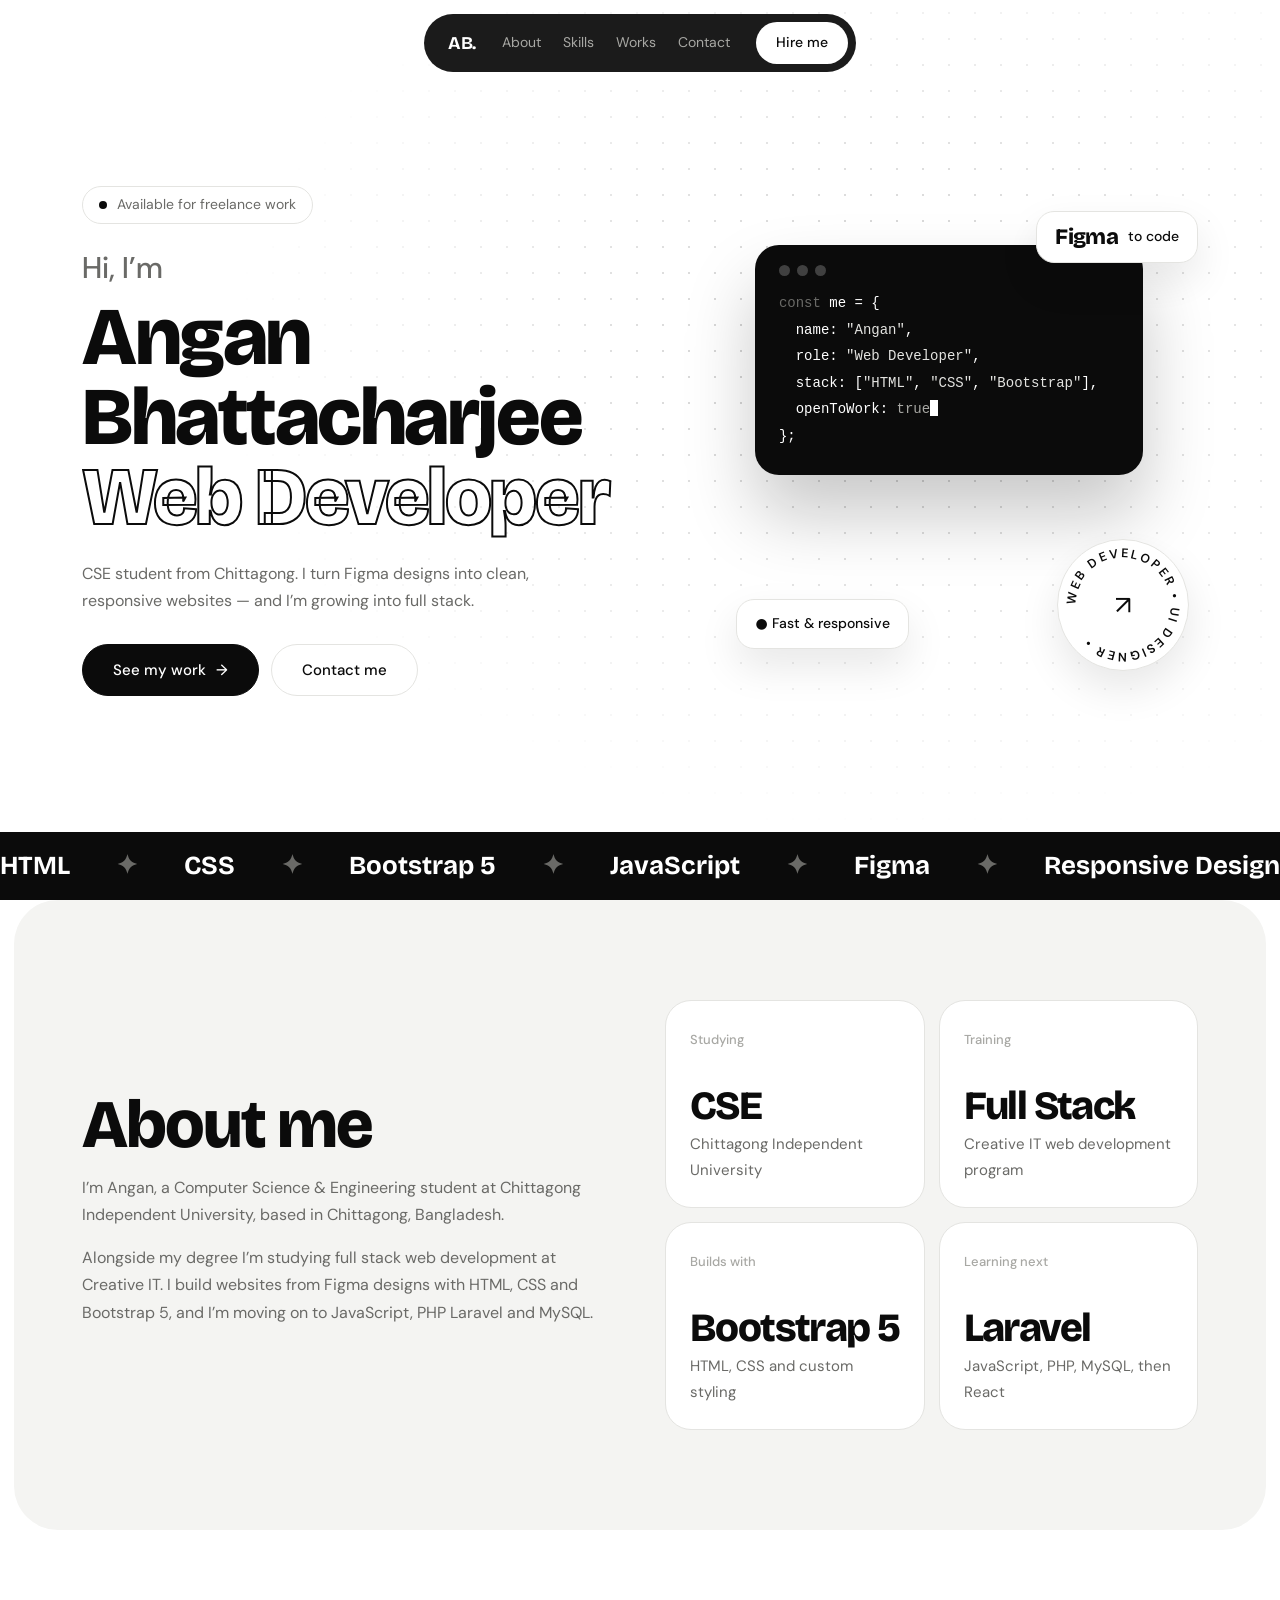
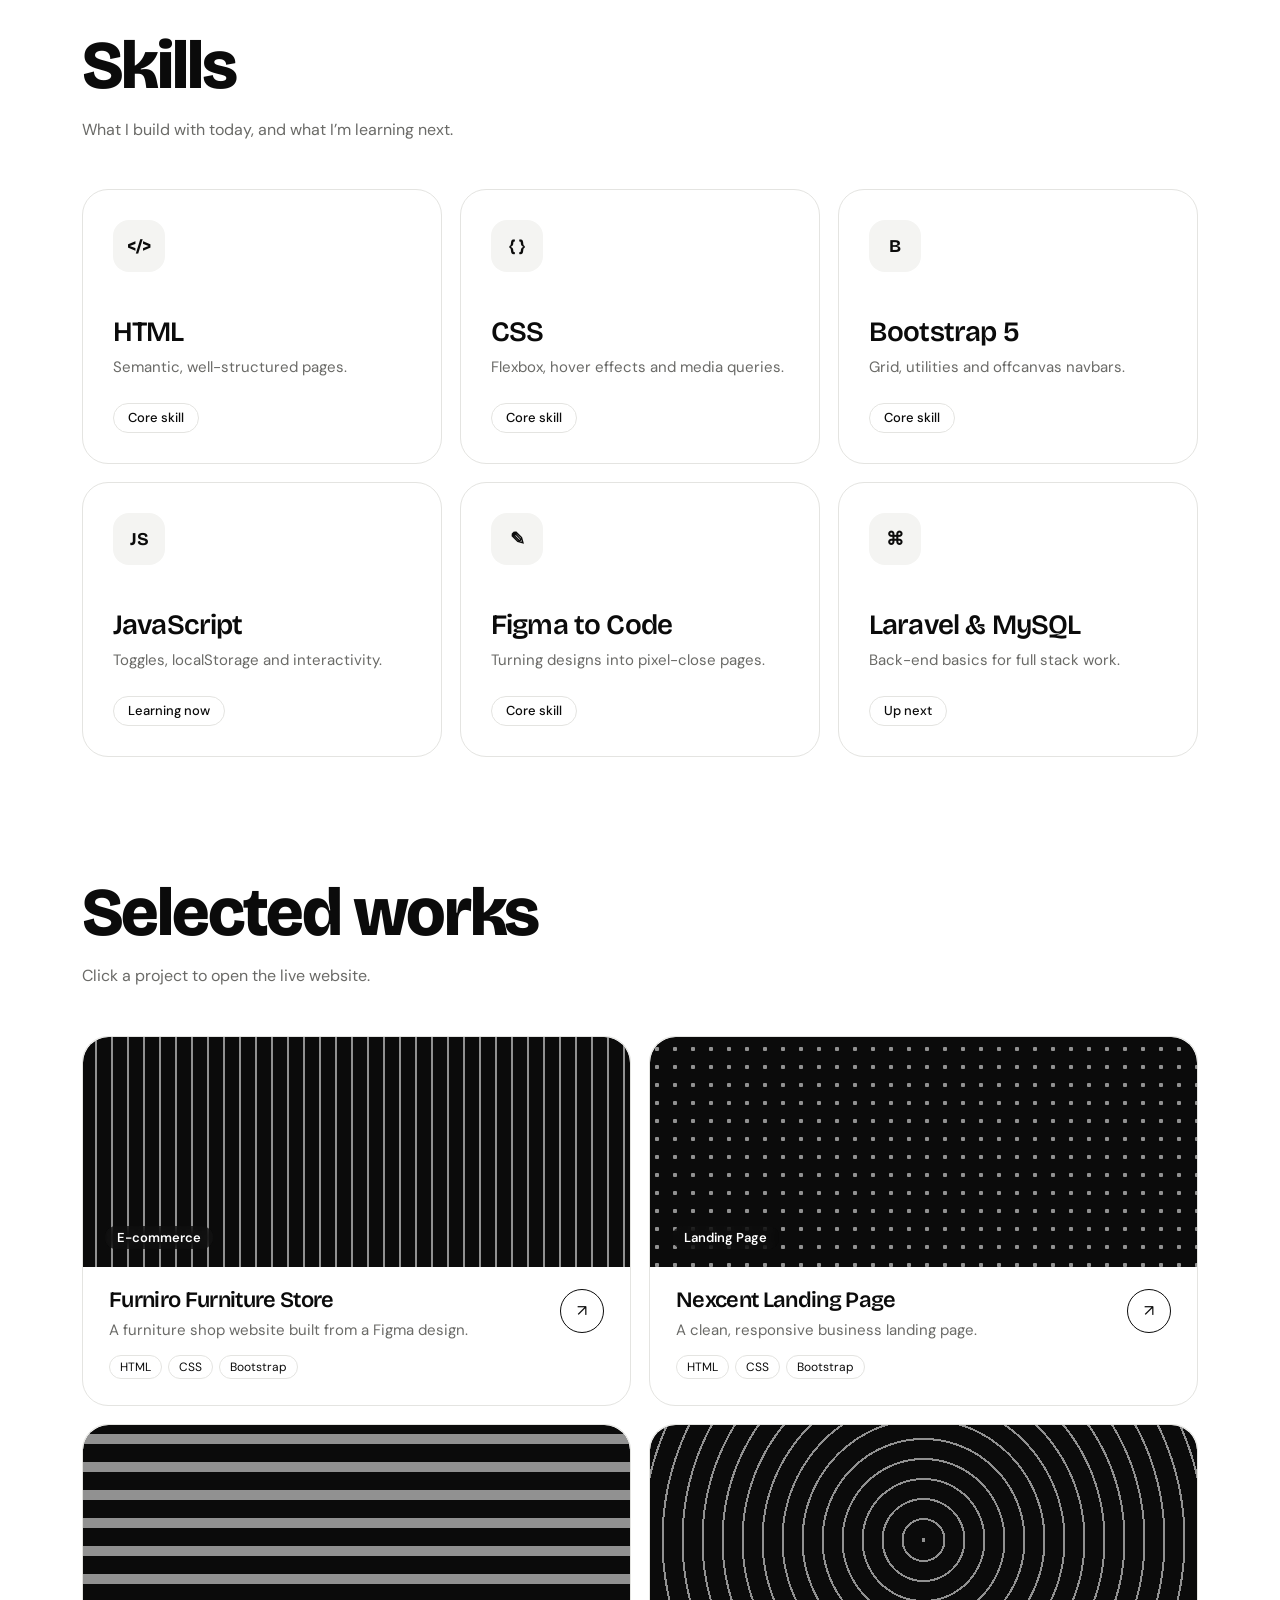
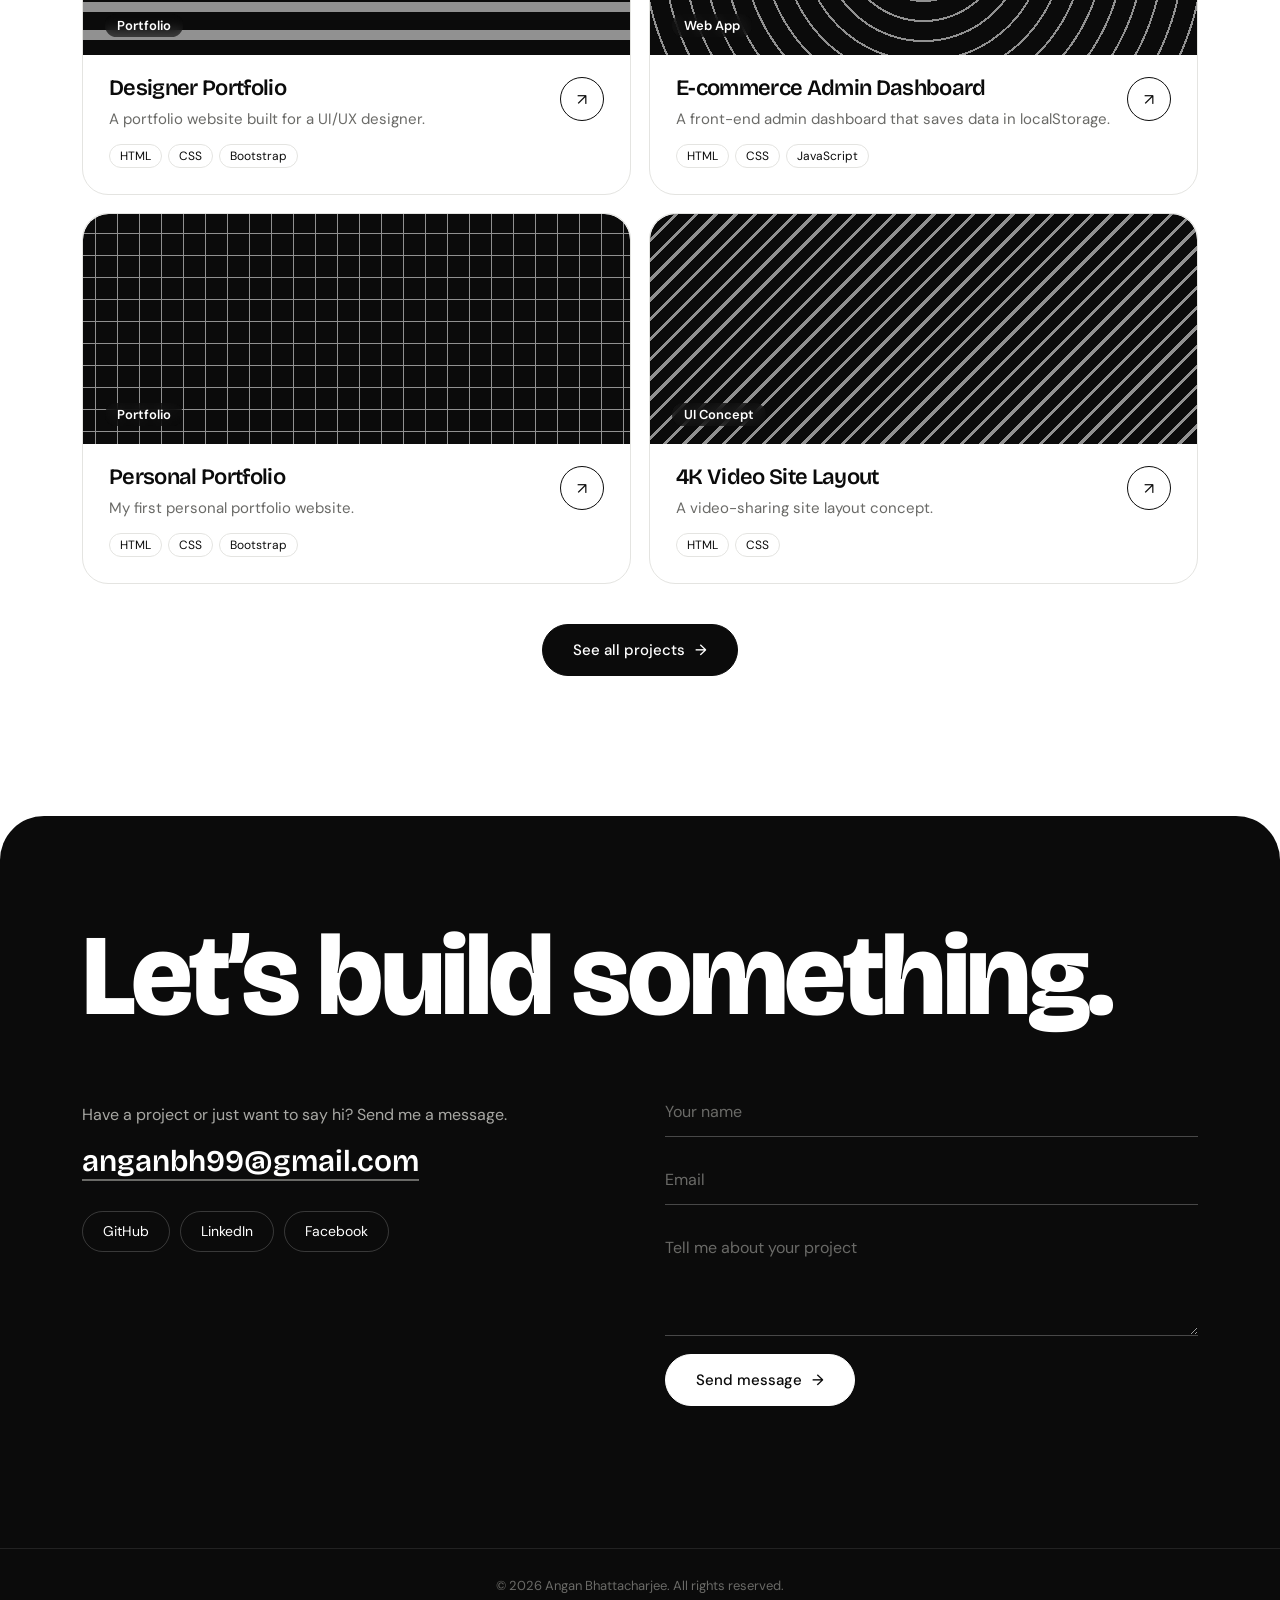
==== index.html @ 5083fe5b "Add files via upload" ====
<!DOCTYPE html>
<html lang="en">

<head>
  <meta charset="utf-8">
  <meta name="viewport" content="width=device-width, initial-scale=1">
  <title>Angan Bhattacharjee – Web Developer</title>
  <meta name="description" content="Angan Bhattacharjee – web developer and CSE student from Chittagong, Bangladesh.">

  <!-- Fonts from Google Fonts -->
  <link rel="preconnect" href="https://fonts.googleapis.com">
  <link rel="preconnect" href="https://fonts.gstatic.com" crossorigin>
  <link
    href="https://fonts.googleapis.com/css2?family=Bricolage+Grotesque:opsz,wght@12..96,400;12..96,600;12..96,800&family=DM+Sans:wght@400;500&display=swap"
    rel="stylesheet">

  <!-- Your CSS file -->
  <link rel="stylesheet" href="style.css">
</head>

<body>

  <!-- ============ HEADER / NAVIGATION ============ -->
  <header class="site-header">
    <div class="pill">
      <a class="logo" href="index.html">AB.</a>
      <nav class="nav" id="nav" aria-label="Main menu">
        <a href="index.html#about">About</a>
        <a href="index.html#skills">Skills</a>
        <a href="works.html">Works</a>
        <a href="index.html#contact">Contact</a>
      </nav>
      <a class="cta" href="index.html#contact">Hire me</a>
      <!-- Menu button: only visible on phones -->
      <button class="burger" id="burger" type="button" aria-label="Open menu"
        aria-expanded="false"><span></span><span></span></button>
    </div>
  </header>

  <main>

    <!-- ============ HERO (first screen) ============ -->
    <section class="hero" id="home">
      <div class="wrap">
        <div>
          <span class="tag load"><i></i>Available for freelance work</span>
          <h1 class="load d1">
            <small>Hi, I’m</small>
            <!-- script.js turns this name into animated letters -->
            <span class="name" id="name">Angan Bhattacharjee</span>
            <span class="out">Web Developer</span>
          </h1>
          <p class="lead load d2">CSE student from Chittagong. I turn Figma designs into clean, responsive websites —
            and I’m growing into full stack.</p>
          <div class="hero-buttons load d3">
            <a class="btn" href="#works">See my work <span>→</span></a>
            <a class="btn outline" href="#contact">Contact me</a>
          </div>
        </div>

        <!-- Right side decoration (hidden from screen readers) -->
        <div class="stage load d2" aria-hidden="true">
          <div class="code">
            <div class="dots"><i></i><i></i><i></i></div>
            <span class="d">const</span> me = {<br>
            &nbsp;&nbsp;name: <span class="s">"Angan"</span>,<br>
            &nbsp;&nbsp;role: <span class="s">"Web Developer"</span>,<br>
            &nbsp;&nbsp;stack: [<span class="s">"HTML"</span>, <span class="s">"CSS"</span>, <span
              class="s">"Bootstrap"</span>],<br>
            &nbsp;&nbsp;openToWork: <span class="a">true</span><span class="cursor"></span><br>
            };
          </div>
          <div class="chip chip-1"><b>Figma</b>to code</div>
          <div class="chip chip-2">● Fast &amp; responsive</div>
          <div class="badge">
            <svg viewBox="0 0 120 120">
              <defs>
                <path id="circle" d="M60,60 m-44,0 a44,44 0 1,1 88,0 a44,44 0 1,1 -88,0" />
              </defs>
              <text font-size="11.5" font-weight="600" letter-spacing="2.2" fill="#0b0b0b">
                <textPath href="#circle">WEB DEVELOPER • UI DESIGNER • </textPath>
              </text>
            </svg>
            <span>↗</span>
          </div>
        </div>
      </div>

      <!-- Moving strip. The list is written twice so the loop never has a gap. -->
      <div class="marquee" aria-hidden="true">
        <div><span>HTML</span><em>✦</em><span>CSS</span><em>✦</em><span>Bootstrap
            5</span><em>✦</em><span>JavaScript</span><em>✦</em><span>Figma</span><em>✦</em><span>Responsive
            Design</span><em>✦</em><span>HTML</span><em>✦</em><span>CSS</span><em>✦</em><span>Bootstrap
            5</span><em>✦</em><span>JavaScript</span><em>✦</em><span>Figma</span><em>✦</em><span>Responsive
            Design</span><em>✦</em></div>
      </div>
    </section>

    <!-- ============ ABOUT ============ -->
    <section class="about" id="about">
      <div class="wrap">
        <div>
          <h2>About me</h2>
          <p class="lead" style="max-width:none">I’m Angan, a Computer Science &amp; Engineering student at Chittagong
            Independent University, based in Chittagong, Bangladesh.</p>
          <p>Alongside my degree I’m studying full stack web development at Creative IT. I build websites from Figma
            designs with HTML, CSS and Bootstrap 5, and I’m moving on to JavaScript, PHP Laravel and MySQL.</p>
        </div>
        <div class="facts">
          <div class="card"><span class="label">Studying</span><b>CSE</b>
            <p>Chittagong Independent University</p>
          </div>
          <div class="card"><span class="label">Training</span><b>Full Stack</b>
            <p>Creative IT web development program</p>
          </div>
          <div class="card"><span class="label">Builds with</span><b>Bootstrap 5</b>
            <p>HTML, CSS and custom styling</p>
          </div>
          <div class="card"><span class="label">Learning next</span><b>Laravel</b>
            <p>JavaScript, PHP, MySQL, then React</p>
          </div>
        </div>
      </div>
    </section>

    <!-- ============ SKILLS ============ -->
    <section id="skills">
      <div class="wrap">
        <h2>Skills</h2>
        <p class="lead">What I build with today, and what I’m learning next.</p>
        <div class="grid grid-3">
          <div class="card">
            <div class="ico">&lt;/&gt;</div>
            <h3>HTML</h3>
            <p>Semantic, well-structured pages.</p>
            <span class="level">Core skill</span>
          </div>
          <div class="card">
            <div class="ico">{ }</div>
            <h3>CSS</h3>
            <p>Flexbox, hover effects and media queries.</p>
            <span class="level">Core skill</span>
          </div>
          <div class="card">
            <div class="ico">B</div>
            <h3>Bootstrap 5</h3>
            <p>Grid, utilities and offcanvas navbars.</p>
            <span class="level">Core skill</span>
          </div>
          <div class="card">
            <div class="ico">JS</div>
            <h3>JavaScript</h3>
            <p>Toggles, localStorage and interactivity.</p>
            <span class="level">Learning now</span>
          </div>
          <div class="card">
            <div class="ico">✎</div>
            <h3>Figma to Code</h3>
            <p>Turning designs into pixel-close pages.</p>
            <span class="level">Core skill</span>
          </div>
          <div class="card">
            <div class="ico">⌘</div>
            <h3>Laravel &amp; MySQL</h3>
            <p>Back-end basics for full stack work.</p>
            <span class="level">Up next</span>
          </div>
        </div>
      </div>
    </section>

    <!-- ============ SELECTED WORKS ============
         Cards are created by script.js from projects.js.
         Each card is a link to the live project. -->
    <section id="works" style="padding-top:20px">
      <div class="wrap">
        <h2>Selected works</h2>
        <p class="lead">Click a project to open the live website.</p>
        <div class="grid grid-2" id="featuredWorks"></div>
        <div class="more"><a class="btn" href="works.html">See all projects <span>→</span></a></div>
      </div>
    </section>

  </main>

  <!-- ============ CONTACT ============ -->
  <section class="contact" id="contact">
    <div class="wrap">
      <h2>Let’s build something.</h2>
      <div>
        <div>
          <p class="lead">Have a project or just want to say hi? Send me a message.</p>
          <!-- TODO: put your real email and social links -->
          <a class="mail" href="mailto:anganbh99@gmail.com">anganbh99@gmail.com</a>
          <div class="social">
            <a href="https://github.com/" target="_blank" rel="noopener noreferrer">GitHub</a>
            <a href="https://linkedin.com/" target="_blank" rel="noopener noreferrer">LinkedIn</a>
            <a href="https://facebook.com/" target="_blank" rel="noopener noreferrer">Facebook</a>
          </div>
        </div>

        <!-- Contact form. script.js sends it to your backend (see CONFIG in script.js).
             The "name" attributes (name, email, message) are the field names your backend will receive. -->
        <form id="contactForm" novalidate>
          <input type="text" name="name" placeholder="Your name" autocomplete="name" required>
          <input type="email" name="email" placeholder="Email" autocomplete="email" required>
          <textarea name="message" rows="4" placeholder="Tell me about your project" required></textarea>
          <!-- Spam trap: hidden from people, bots fill it. Do not remove. -->
          <input class="hidden-field" type="text" name="website" tabindex="-1" autocomplete="off" aria-hidden="true">
          <button class="btn" type="submit">Send message <span>→</span></button>
          <p class="form-status" id="formStatus" role="status"></p>
        </form>
      </div>
    </div>
  </section>

  <!-- ============ FOOTER ============ -->
  <footer class="site-footer">© <span id="year">2026</span> Angan Bhattacharjee. All rights reserved.</footer>

  <!-- JavaScript files: projects.js must come BEFORE script.js -->
  <script src="projects.js"></script>
  <script src="script.js"></script>
</body>

</html>
---- style.css ----
/* =====================================================
   style.css  –  styles for index.html and works.html
   Sections:
     1. Variables (change colors / fonts here)
     2. Reset & base
     3. Header & mobile menu
     4. Buttons
     5. Hero
     6. Marquee
     7. Cards (shared by skills, works, about)
     8. About
     9. Works (cards, filter bar)
    10. Contact & footer
    11. Responsive (tablet, mobile)
   ===================================================== */

/* ---------- 1. VARIABLES ---------- */
:root {
  --white: #fff;
  --paper: #f4f4f2;       /* very light grey */
  --line: #e4e4e1;        /* borders */
  --grey: #a8a8a4;
  --grey-dark: #6a6a67;   /* body text */
  --black: #0b0b0b;
  --font-head: "Bricolage Grotesque", sans-serif;
  --font-body: "DM Sans", system-ui, sans-serif;
}

/* ---------- 2. RESET & BASE ---------- */
*, *::before, *::after { box-sizing: border-box; }
html { scroll-behavior: smooth; scroll-padding-top: 90px; }
body { margin: 0; background: var(--white); color: var(--black); font: 400 16px/1.7 var(--font-body); }
a { color: inherit; text-decoration: none; }
img { max-width: 100%; display: block; }
h1, h2, h3, h4 { font-family: var(--font-head); margin: 0; line-height: 1.05; letter-spacing: -.03em; }
h2 { font-size: clamp(36px, 6vw, 68px); font-weight: 800; }
.wrap { max-width: 1160px; margin: 0 auto; padding: 0 22px; }   /* keeps content centered */
section { padding: 100px 0; }
.lead { color: var(--grey-dark); max-width: 520px; margin: 14px 0 0; }
a:focus-visible, button:focus-visible { outline: 2px solid var(--grey); outline-offset: 3px; }

/* ---------- 3. HEADER & MOBILE MENU ---------- */
.site-header { position: fixed; top: 14px; left: 0; right: 0; z-index: 30; display: flex; justify-content: center; padding: 0 14px; }
.pill { position: relative; display: flex; align-items: center; gap: 26px; background: #0b0b0bee; color: var(--white); border-radius: 60px; padding: 8px 8px 8px 24px; backdrop-filter: blur(10px); }
.logo { font: 700 18px var(--font-head); letter-spacing: -.02em; }
.nav { display: flex; gap: 22px; font-size: 14px; color: var(--grey); }
.nav a { position: relative; transition: color .25s; }
.nav a::after { content: ""; position: absolute; left: 0; bottom: -2px; height: 1px; width: 100%; background: var(--white); transform: scaleX(0); transform-origin: left; transition: transform .3s; }
.nav a:hover { color: var(--white); }
.nav a:hover::after { transform: scaleX(1); }
.cta { background: var(--white); color: var(--black); border-radius: 40px; padding: 9px 20px; font-weight: 500; font-size: 14px; transition: .3s; white-space: nowrap; }
.cta:hover { background: var(--line); transform: scale(.96); }
.burger { display: none; width: 40px; height: 40px; border: 0; border-radius: 50%; background: #ffffff1f; cursor: pointer; position: relative; }
.burger span { position: absolute; left: 12px; right: 12px; height: 2px; background: var(--white); transition: .3s; }
.burger span:first-child { top: 16px; }
.burger span:last-child { top: 22px; }
.burger[aria-expanded="true"] span:first-child { top: 19px; transform: rotate(45deg); }
.burger[aria-expanded="true"] span:last-child { top: 19px; transform: rotate(-45deg); }

/* ---------- 4. BUTTONS ---------- */
.btn { display: inline-flex; align-items: center; justify-content: center; gap: 10px; background: var(--black); color: var(--white); border: 1px solid var(--black); border-radius: 50px; padding: 15px 30px; font: 500 15px var(--font-body); cursor: pointer; transition: .35s; }
.btn:hover { background: var(--white); color: var(--black); gap: 18px; }
.btn.outline { background: var(--white); color: var(--black); border-color: var(--line); }
.btn.outline:hover { background: var(--black); color: var(--white); }
.btn:disabled { opacity: .5; cursor: wait; }

/* ---------- 5. HERO ---------- */
.hero { min-height: 100vh; min-height: 100svh; display: flex; flex-direction: column; padding: 110px 0 0; position: relative; overflow: hidden; }
.hero::before { content: ""; position: absolute; inset: 0; pointer-events: none; /* dotted background */
  background: radial-gradient(#0b0b0b2e 1px, transparent 1.5px) 0 0 / 26px 26px;
  -webkit-mask-image: radial-gradient(ellipse 70% 70% at 70% 40%, #000 15%, transparent 75%);
          mask-image: radial-gradient(ellipse 70% 70% at 70% 40%, #000 15%, transparent 75%); }
.hero .wrap { position: relative; flex: 1; width: 100%; display: grid; grid-template-columns: 1.15fr .85fr; gap: 30px; align-items: center; }
.tag { display: inline-flex; gap: 10px; align-items: center; border: 1px solid var(--line); background: var(--white); border-radius: 40px; padding: 6px 16px; font-size: 14px; color: var(--grey-dark); }
.tag i { width: 8px; height: 8px; border-radius: 50%; background: var(--black); animation: pulse 1.8s infinite; }
.hero h1 { font-weight: 800; margin: 24px 0 22px; font-size: clamp(38px, 6.4vw, 92px); line-height: .98; }
.hero h1 small { display: block; font: 500 clamp(18px, 2.4vw, 30px) var(--font-body); letter-spacing: 0; color: var(--grey-dark); margin-bottom: 10px; }
.hero h1 .name { display: block; }
.word { display: inline-block; white-space: nowrap; }              /* keeps a word in one piece */
.word span { display: inline-block; transition: transform .35s cubic-bezier(.3,1.6,.5,1), color .3s; }
.word span:hover { transform: translateY(-14px) rotate(-4deg); color: var(--grey); }
.hero h1 .out { display: block; color: transparent; -webkit-text-stroke: 2px var(--black); transition: color .5s; }
.hero h1 .out:hover { color: var(--black); }
.hero .lead { margin: 0 0 30px; max-width: 470px; }
.hero-buttons { display: flex; gap: 12px; flex-wrap: wrap; }

/* page-load animation: items slide in one after another */
.load { opacity: 0; transform: translateY(24px); animation: slide-in .8s cubic-bezier(.2,.8,.2,1) forwards; }
.d1 { animation-delay: .12s; } .d2 { animation-delay: .24s; } .d3 { animation-delay: .36s; }

/* right side: code card + floating chips + spinning badge */
.stage { position: relative; height: 460px; }
.code { position: absolute; left: 4%; top: 34px; width: 84%; background: var(--black); color: var(--white); border-radius: 24px; padding: 20px 24px 26px; box-shadow: 0 40px 70px #0b0b0b38; font: 500 14px/1.9 ui-monospace, Menlo, Consolas, monospace; animation: float 6s ease-in-out infinite; transition: transform .5s; }
.code:hover { transform: rotate(-2deg) scale(1.03); animation-play-state: paused; }
.dots { display: flex; gap: 7px; margin-bottom: 14px; }
.dots i { width: 11px; height: 11px; border-radius: 50%; background: #ffffff38; }
.code .s { color: var(--line); } .code .a { color: var(--grey); } .code .d { color: var(--grey-dark); }
.cursor { display: inline-block; width: 8px; height: 16px; background: var(--white); vertical-align: -3px; animation: blink 1s steps(2) infinite; }
.chip { position: absolute; background: var(--white); border: 1px solid var(--line); border-radius: 18px; padding: 12px 18px; box-shadow: 0 18px 40px #0b0b0b18; font-weight: 500; font-size: 14px; display: flex; gap: 10px; align-items: center; transition: .35s; }
.chip:hover { background: var(--black); color: var(--white); transform: scale(1.07); }
.chip b { font: 800 22px var(--font-head); letter-spacing: -.03em; }
.chip-1 { right: 0; top: 0; animation: float 5s ease-in-out -1s infinite; }
.chip-2 { left: 0; bottom: 22px; animation: float 7s ease-in-out -3s infinite; }
.badge { position: absolute; right: 2%; bottom: 0; width: 132px; height: 132px; border-radius: 50%; background: var(--white); border: 1px solid var(--line); display: grid; place-items: center; box-shadow: 0 18px 40px #0b0b0b18; }
.badge svg { position: absolute; inset: 0; animation: spin 16s linear infinite; }
.badge:hover svg { animation-duration: 3s; }
.badge span { font-size: 26px; transition: transform .4s; }
.badge:hover span { transform: rotate(45deg); }

/* animations */
@keyframes pulse { 50% { transform: scale(1.9); opacity: .2; } }
@keyframes slide-in { to { opacity: 1; transform: none; } }
@keyframes float { 50% { transform: translateY(-14px); } }
@keyframes blink { 50% { opacity: 0; } }
@keyframes spin { to { transform: rotate(360deg); } }
@keyframes scroll-left { to { transform: translateX(-50%); } }

/* ---------- 6. MARQUEE (moving skills strip) ---------- */
.marquee { background: var(--black); color: var(--white); overflow: hidden; white-space: nowrap; margin-top: 60px; padding: 18px 0; }
.marquee div { display: inline-flex; gap: 46px; animation: scroll-left 28s linear infinite; font: 700 26px var(--font-head); }
.marquee:hover div { animation-play-state: paused; }
.marquee em { font-style: normal; color: var(--grey-dark); }

/* ---------- 7. CARDS (shared) ---------- */
.grid { display: grid; gap: 18px; margin-top: 46px; }
.grid-3 { grid-template-columns: repeat(3, 1fr); }
.grid-2 { grid-template-columns: repeat(2, 1fr); }
.card { position: relative; overflow: hidden; isolation: isolate; border: 1px solid var(--line); border-radius: 26px; padding: 30px; background: var(--white); transition: background .45s, color .45s, transform .45s cubic-bezier(.2,.8,.2,1), border-color .45s; }
.card::before { content: ""; position: absolute; inset: 0; z-index: -1; opacity: 0; transition: opacity .4s; /* mouse spotlight */
  background: radial-gradient(260px circle at var(--x, 50%) var(--y, 50%), #ffffff26, transparent 70%); }
.card:hover { background: var(--black); color: var(--white); border-color: var(--black); transform: translateY(-8px); }
.card:hover::before { opacity: 1; }
.card h3 { font-size: 28px; font-weight: 600; margin: 46px 0 8px; }
.card p { margin: 0; color: var(--grey-dark); font-size: 15px; transition: color .4s; }
.card:hover p { color: var(--grey); }
.ico { width: 52px; height: 52px; border-radius: 16px; background: var(--paper); display: grid; place-items: center; font: 700 18px var(--font-head); transition: .45s; }
.card:hover .ico { background: var(--white); color: var(--black); transform: rotate(-12deg) scale(1.1); }
.level { display: inline-block; margin-top: 22px; border: 1px solid var(--line); border-radius: 30px; padding: 3px 14px; font-size: 13px; font-weight: 500; transition: .4s; }
.card:hover .level { border-color: #ffffff40; }
.empty { grid-column: 1 / -1; text-align: center; color: var(--grey-dark); padding: 50px 0; }

/* ---------- 8. ABOUT ---------- */
.about { background: var(--paper); border-radius: 44px; margin: 0 14px; }
.about .wrap { display: grid; grid-template-columns: 1fr 1fr; gap: 50px; align-items: center; }
.about p { color: var(--grey-dark); }
.facts { display: grid; grid-template-columns: 1fr 1fr; gap: 14px; }
.facts .card { padding: 24px; }
.facts .label { font-size: 13px; font-weight: 500; color: var(--grey); }
.facts b { display: block; font: 800 clamp(26px, 3.6vw, 40px) var(--font-head); letter-spacing: -.04em; margin: 34px 0 6px; line-height: 1; }

/* ---------- 9. WORKS ---------- */
.work { padding: 0; display: block; }
.th { height: 230px; position: relative; overflow: hidden; border-radius: 26px 26px 0 0; background: var(--black); }
.th::after { content: ""; position: absolute; inset: -30%; background: var(--pat); opacity: .55; transition: transform .8s cubic-bezier(.2,.8,.2,1); }
.work:hover .th::after { transform: scale(1.25) rotate(8deg); }
.th.has-img::after { display: none; }                                  /* no pattern when a real image exists */
.th img { position: absolute; inset: 0; width: 100%; height: 100%; object-fit: cover; transition: transform .6s; }
.work:hover .th img { transform: scale(1.06); }
.th b { position: absolute; left: 22px; bottom: 18px; z-index: 1; color: var(--white); font: 600 13px var(--font-body); background: #0b0b0b99; border-radius: 30px; padding: 3px 12px; backdrop-filter: blur(6px); }
.work .bd { padding: 22px 26px 26px; display: flex; justify-content: space-between; align-items: flex-start; gap: 14px; }
.work h3 { font-size: 22px; margin: 0 0 6px; }
.tags { display: flex; gap: 6px; flex-wrap: wrap; margin-top: 12px; }
.tags span { font-size: 12px; border: 1px solid var(--line); border-radius: 20px; padding: 1px 10px; transition: border-color .4s; }
.work:hover .tags span { border-color: #ffffff40; }
.arr { width: 44px; height: 44px; flex: none; border-radius: 50%; border: 1px solid currentColor; display: grid; place-items: center; transition: .4s; }
.work:hover .arr { background: var(--white); color: var(--black); transform: rotate(45deg); }
.p1 { --pat: repeating-linear-gradient(90deg, #fff 0 2px, transparent 2px 16px); }
.p2 { --pat: radial-gradient(#fff 2px, transparent 2.5px) 0 0 / 18px 18px; }
.p3 { --pat: repeating-linear-gradient(0deg, #fff 0 10px, transparent 10px 28px); }
.p4 { --pat: repeating-radial-gradient(circle, #fff 0 2px, transparent 2px 20px); }
.p5 { --pat: linear-gradient(#fff 1px, transparent 1px) 0 0 / 22px 22px, linear-gradient(90deg, #fff 1px, transparent 1px) 0 0 / 22px 22px; }
.p6 { --pat: repeating-linear-gradient(135deg, #fff 0 3px, transparent 3px 14px); }
.more { margin-top: 40px; text-align: center; }

/* works.html header, search and filter buttons */
.page-head { padding: 150px 0 0; }
.toolbar { display: flex; justify-content: space-between; align-items: center; gap: 16px; flex-wrap: wrap; margin-top: 36px; }
.filters { display: flex; gap: 8px; flex-wrap: wrap; }
.filters button { border: 1px solid var(--line); background: var(--white); border-radius: 40px; padding: 8px 20px; font: 500 14px var(--font-body); color: var(--grey-dark); cursor: pointer; transition: .3s; }
.filters button:hover { border-color: var(--black); color: var(--black); }
.filters button.active { background: var(--black); border-color: var(--black); color: var(--white); }
.search { width: 100%; max-width: 280px; border: 1px solid var(--line); border-radius: 40px; padding: 11px 20px; font: 400 15px var(--font-body); color: var(--black); transition: border-color .3s; }
.search:focus { outline: 0; border-color: var(--black); }
.count { color: var(--grey-dark); font-size: 14px; margin: 22px 0 -26px; }
.works-page { padding-top: 40px; }

/* ---------- 10. CONTACT & FOOTER ---------- */
.contact { background: var(--black); color: var(--white); border-radius: 44px 44px 0 0; margin-top: 40px; }
.contact h2 { font-size: clamp(42px, 9vw, 120px); }
.contact .wrap > div { display: grid; grid-template-columns: 1fr 1fr; gap: 50px; margin-top: 50px; }
.contact .lead { color: var(--grey); }
.mail { display: inline-block; font: 600 clamp(18px, 3vw, 30px) var(--font-head); border-bottom: 2px solid var(--grey-dark); margin-top: 14px; transition: .3s; word-break: break-all; }
.mail:hover { border-color: var(--white); letter-spacing: .02em; }
.social { display: flex; gap: 10px; margin-top: 30px; flex-wrap: wrap; }
.social a { border: 1px solid #ffffff30; border-radius: 40px; padding: 8px 20px; font-size: 14px; transition: .3s; }
.social a:hover { background: var(--white); color: var(--black); transform: translateY(-4px); }
form { display: grid; gap: 18px; }
input, textarea { width: 100%; background: none; border: 0; border-bottom: 1px solid #ffffff40; color: var(--white); font: 400 16px var(--font-body); padding: 14px 0; border-radius: 0; transition: border-color .3s; }
input::placeholder, textarea::placeholder { color: var(--grey-dark); }
input:focus, textarea:focus { outline: 0; border-color: var(--white); }
.hidden-field { position: absolute; left: -9999px; }               /* spam trap, keep hidden */
.contact .btn { background: var(--white); color: var(--black); border-color: var(--white); justify-self: start; }
.contact .btn:hover { background: var(--black); color: var(--white); }
.form-status { margin: 0; min-height: 24px; color: var(--grey); font-size: 14px; }
.site-footer { background: var(--black); color: var(--grey-dark); text-align: center; padding: 26px; font-size: 13px; border-top: 1px solid #ffffff18; }

/* ---------- 11. RESPONSIVE ---------- */
/* Tablet and small laptop */
@media (max-width: 1000px) {
  .grid-3 { grid-template-columns: repeat(2, 1fr); }
}
/* Tablet */
@media (max-width: 900px) {
  .hero .wrap { grid-template-columns: 1fr; padding-top: 20px; }
  .stage { height: 390px; max-width: 480px; width: 100%; margin: 10px auto 0; }
  .about .wrap, .contact .wrap > div { grid-template-columns: 1fr; gap: 34px; }
}
/* Phone: menu becomes a button + dropdown */
@media (max-width: 760px) {
  .pill { width: 100%; max-width: 560px; justify-content: space-between; gap: 10px; }
  .burger { display: block; order: 3; }
  .cta { margin-left: auto; }
  .nav { display: none; position: absolute; top: calc(100% + 10px); left: 0; right: 0; flex-direction: column; gap: 4px; background: var(--black); border-radius: 24px; padding: 14px 24px; font-size: 16px; }
  .nav.open { display: flex; }
  .nav a { padding: 10px 0; }
}
@media (max-width: 600px) {
  section { padding: 70px 0; }
  .grid-3, .grid-2 { grid-template-columns: 1fr; }
  .about, .contact { border-radius: 30px; }
  .contact { border-radius: 30px 30px 0 0; }
  .th { height: 200px; }
  .toolbar { flex-direction: column; align-items: stretch; }
  .search { max-width: none; }
  .btn { padding: 14px 24px; }
}
@media (max-width: 480px) {
  .wrap { padding: 0 18px; }
  .stage { height: 340px; }
  .code { font-size: 12px; padding: 16px 18px 20px; width: 90%; left: 0; }
  .badge { width: 104px; height: 104px; }
  .chip { padding: 9px 14px; font-size: 13px; }
  .facts { grid-template-columns: 1fr; }
  .marquee div { font-size: 20px; gap: 30px; }
}
/* People who prefer less motion get no animation */
@media (prefers-reduced-motion: reduce) {
  *, *::before, *::after { animation: none !important; transition: none !important; }
  .load { opacity: 1; transform: none; }
}
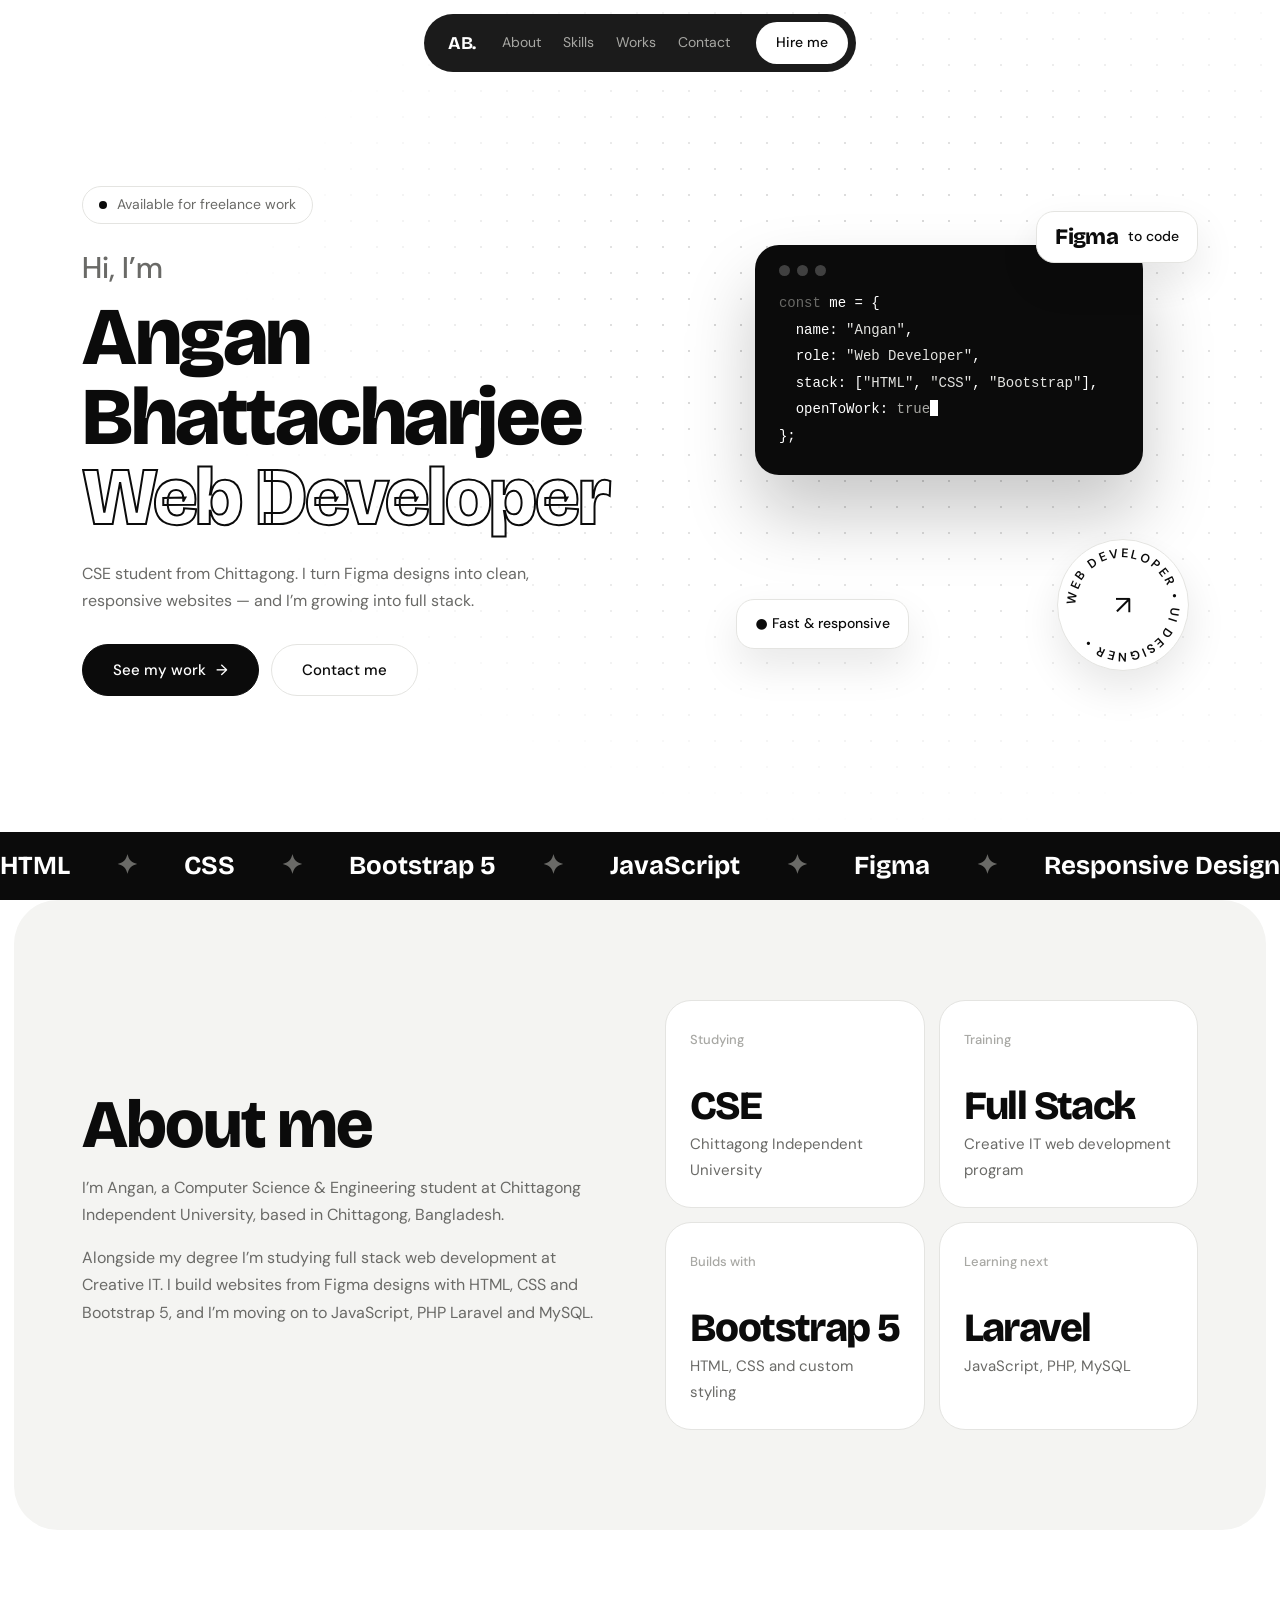
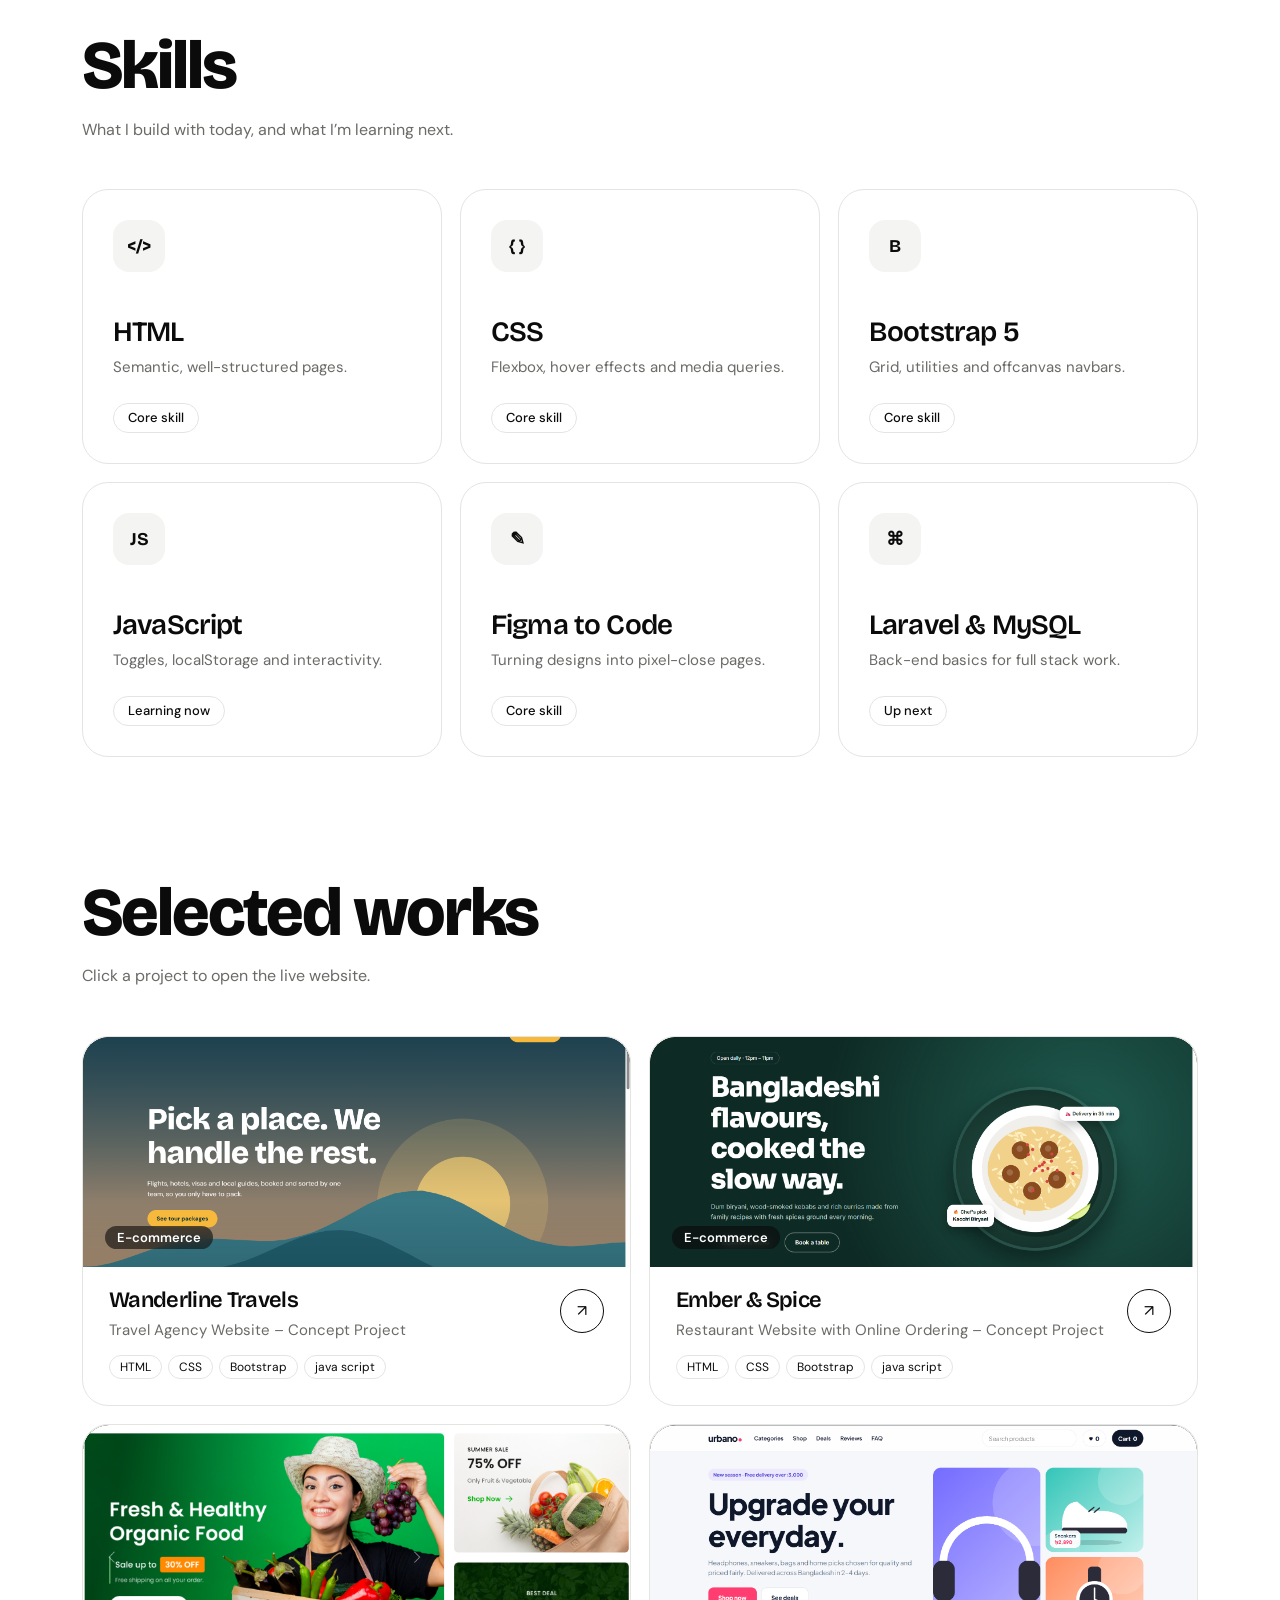
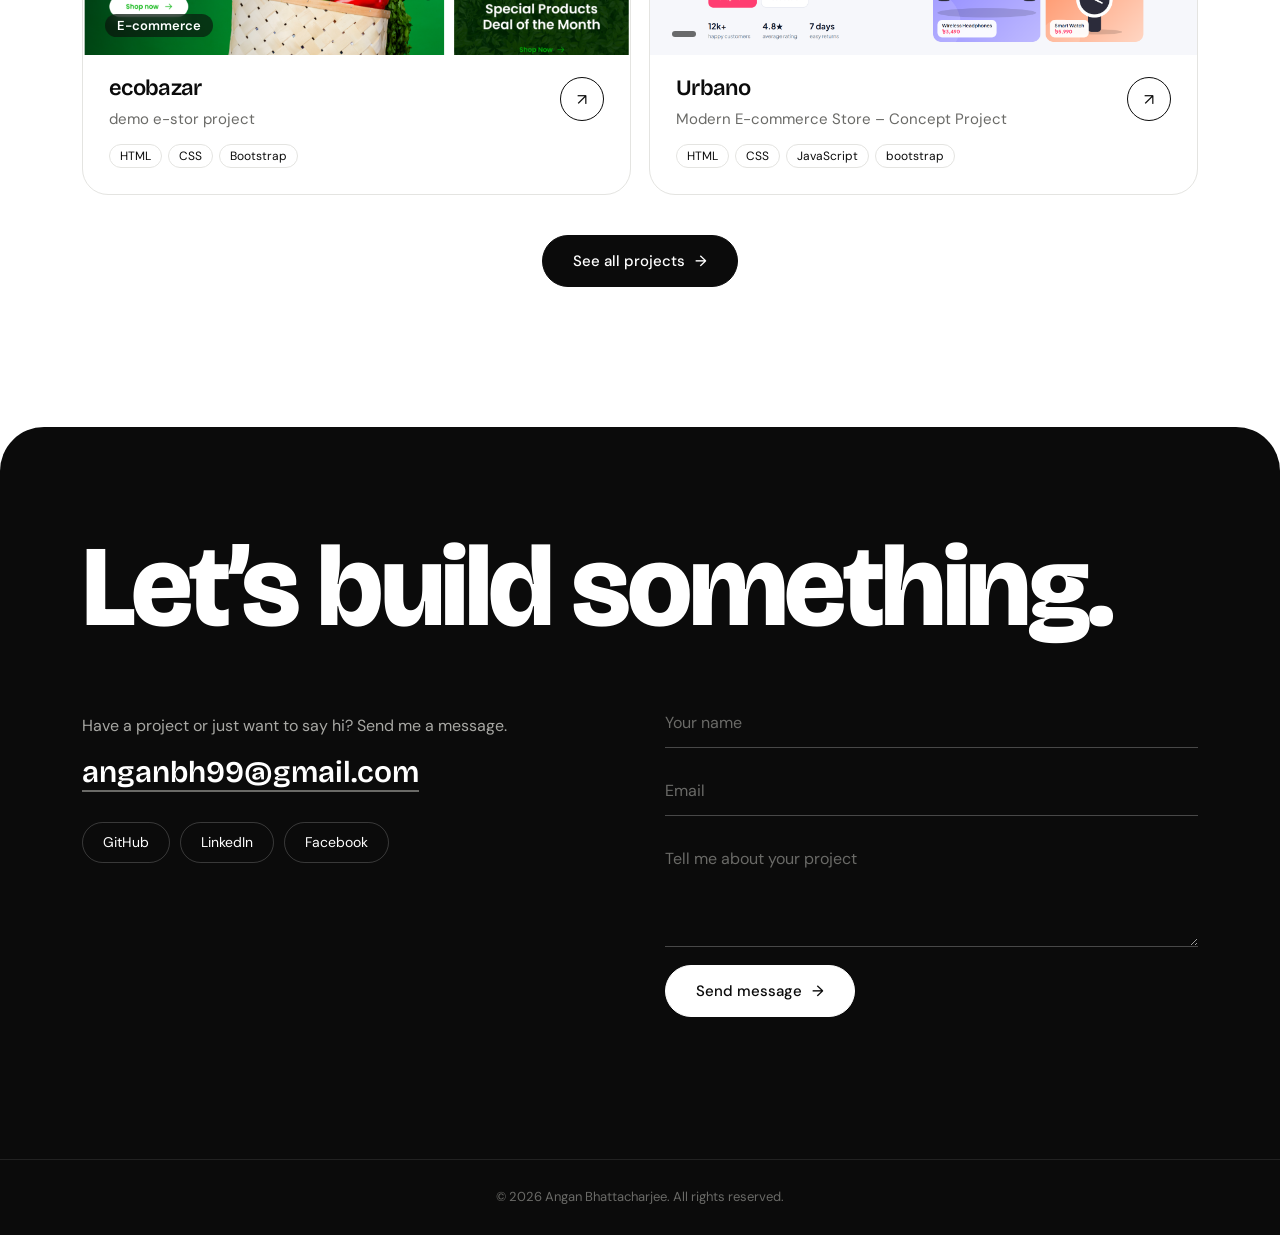
==== commit 6bf0272d: "update styles and pages" ====
--- a/index.html
+++ b/index.html
@@ -19,7 +19,7 @@
 </head>
 
 <body>
-
+  
   <!-- ============ HEADER / NAVIGATION ============ -->
   <header class="site-header">
     <div class="pill">
@@ -117,7 +117,7 @@
             <p>HTML, CSS and custom styling</p>
           </div>
           <div class="card"><span class="label">Learning next</span><b>Laravel</b>
-            <p>JavaScript, PHP, MySQL, then React</p>
+            <p>JavaScript, PHP, MySQL</p>
           </div>
         </div>
       </div>
--- a/style.css
+++ b/style.css
@@ -17,234 +17,1189 @@
 /* ---------- 1. VARIABLES ---------- */
 :root {
   --white: #fff;
-  --paper: #f4f4f2;       /* very light grey */
-  --line: #e4e4e1;        /* borders */
+  --paper: #f4f4f2;
+  /* very light grey */
+  --line: #e4e4e1;
+  /* borders */
   --grey: #a8a8a4;
-  --grey-dark: #6a6a67;   /* body text */
+  --grey-dark: #6a6a67;
+  /* body text */
   --black: #0b0b0b;
   --font-head: "Bricolage Grotesque", sans-serif;
   --font-body: "DM Sans", system-ui, sans-serif;
 }
 
 /* ---------- 2. RESET & BASE ---------- */
-*, *::before, *::after { box-sizing: border-box; }
-html { scroll-behavior: smooth; scroll-padding-top: 90px; }
-body { margin: 0; background: var(--white); color: var(--black); font: 400 16px/1.7 var(--font-body); }
-a { color: inherit; text-decoration: none; }
-img { max-width: 100%; display: block; }
-h1, h2, h3, h4 { font-family: var(--font-head); margin: 0; line-height: 1.05; letter-spacing: -.03em; }
-h2 { font-size: clamp(36px, 6vw, 68px); font-weight: 800; }
-.wrap { max-width: 1160px; margin: 0 auto; padding: 0 22px; }   /* keeps content centered */
-section { padding: 100px 0; }
-.lead { color: var(--grey-dark); max-width: 520px; margin: 14px 0 0; }
-a:focus-visible, button:focus-visible { outline: 2px solid var(--grey); outline-offset: 3px; }
+*,
+*::before,
+*::after {
+  box-sizing: border-box;
+}
+
+html {
+  scroll-behavior: smooth;
+  scroll-padding-top: 90px;
+}
+
+body {
+  margin: 0;
+  background: var(--white);
+  color: var(--black);
+  font: 400 16px/1.7 var(--font-body);
+}
+
+a {
+  color: inherit;
+  text-decoration: none;
+}
+
+img {
+  max-width: 100%;
+  display: block;
+}
+
+h1,
+h2,
+h3,
+h4 {
+  font-family: var(--font-head);
+  margin: 0;
+  line-height: 1.05;
+  letter-spacing: -.03em;
+}
+
+h2 {
+  font-size: clamp(36px, 6vw, 68px);
+  font-weight: 800;
+}
+
+.wrap {
+  max-width: 1160px;
+  margin: 0 auto;
+  padding: 0 22px;
+}
+
+/* keeps content centered */
+section {
+  padding: 100px 0;
+}
+
+.lead {
+  color: var(--grey-dark);
+  max-width: 520px;
+  margin: 14px 0 0;
+}
+
+a:focus-visible,
+button:focus-visible {
+  outline: 2px solid var(--grey);
+  outline-offset: 3px;
+}
 
 /* ---------- 3. HEADER & MOBILE MENU ---------- */
-.site-header { position: fixed; top: 14px; left: 0; right: 0; z-index: 30; display: flex; justify-content: center; padding: 0 14px; }
-.pill { position: relative; display: flex; align-items: center; gap: 26px; background: #0b0b0bee; color: var(--white); border-radius: 60px; padding: 8px 8px 8px 24px; backdrop-filter: blur(10px); }
-.logo { font: 700 18px var(--font-head); letter-spacing: -.02em; }
-.nav { display: flex; gap: 22px; font-size: 14px; color: var(--grey); }
-.nav a { position: relative; transition: color .25s; }
-.nav a::after { content: ""; position: absolute; left: 0; bottom: -2px; height: 1px; width: 100%; background: var(--white); transform: scaleX(0); transform-origin: left; transition: transform .3s; }
-.nav a:hover { color: var(--white); }
-.nav a:hover::after { transform: scaleX(1); }
-.cta { background: var(--white); color: var(--black); border-radius: 40px; padding: 9px 20px; font-weight: 500; font-size: 14px; transition: .3s; white-space: nowrap; }
-.cta:hover { background: var(--line); transform: scale(.96); }
-.burger { display: none; width: 40px; height: 40px; border: 0; border-radius: 50%; background: #ffffff1f; cursor: pointer; position: relative; }
-.burger span { position: absolute; left: 12px; right: 12px; height: 2px; background: var(--white); transition: .3s; }
-.burger span:first-child { top: 16px; }
-.burger span:last-child { top: 22px; }
-.burger[aria-expanded="true"] span:first-child { top: 19px; transform: rotate(45deg); }
-.burger[aria-expanded="true"] span:last-child { top: 19px; transform: rotate(-45deg); }
+.site-header {
+  position: fixed;
+  top: 14px;
+  left: 0;
+  right: 0;
+  z-index: 30;
+  display: flex;
+  justify-content: center;
+  padding: 0 14px;
+}
+
+.pill {
+  position: relative;
+  display: flex;
+  align-items: center;
+  gap: 26px;
+  background: #0b0b0bee;
+  color: var(--white);
+  border-radius: 60px;
+  padding: 8px 8px 8px 24px;
+  backdrop-filter: blur(10px);
+}
+
+.logo {
+  font: 700 18px var(--font-head);
+  letter-spacing: -.02em;
+}
+
+.nav {
+  display: flex;
+  gap: 22px;
+  font-size: 14px;
+  color: var(--grey);
+}
+
+.nav a {
+  position: relative;
+  transition: color .25s;
+}
+
+.nav a::after {
+  content: "";
+  position: absolute;
+  left: 0;
+  bottom: -2px;
+  height: 1px;
+  width: 100%;
+  background: var(--white);
+  transform: scaleX(0);
+  transform-origin: left;
+  transition: transform .3s;
+}
+
+.nav a:hover {
+  color: var(--white);
+}
+
+.nav a:hover::after {
+  transform: scaleX(1);
+}
+
+.cta {
+  background: var(--white);
+  color: var(--black);
+  border-radius: 40px;
+  padding: 9px 20px;
+  font-weight: 500;
+  font-size: 14px;
+  transition: .3s;
+  white-space: nowrap;
+}
+
+.cta:hover {
+  background: var(--line);
+  transform: scale(.96);
+}
+
+.burger {
+  display: none;
+  width: 40px;
+  height: 40px;
+  border: 0;
+  border-radius: 50%;
+  background: #ffffff1f;
+  cursor: pointer;
+  position: relative;
+}
+
+.burger span {
+  position: absolute;
+  left: 12px;
+  right: 12px;
+  height: 2px;
+  background: var(--white);
+  transition: .3s;
+}
+
+.burger span:first-child {
+  top: 16px;
+}
+
+.burger span:last-child {
+  top: 22px;
+}
+
+.burger[aria-expanded="true"] span:first-child {
+  top: 19px;
+  transform: rotate(45deg);
+}
+
+.burger[aria-expanded="true"] span:last-child {
+  top: 19px;
+  transform: rotate(-45deg);
+}
 
 /* ---------- 4. BUTTONS ---------- */
-.btn { display: inline-flex; align-items: center; justify-content: center; gap: 10px; background: var(--black); color: var(--white); border: 1px solid var(--black); border-radius: 50px; padding: 15px 30px; font: 500 15px var(--font-body); cursor: pointer; transition: .35s; }
-.btn:hover { background: var(--white); color: var(--black); gap: 18px; }
-.btn.outline { background: var(--white); color: var(--black); border-color: var(--line); }
-.btn.outline:hover { background: var(--black); color: var(--white); }
-.btn:disabled { opacity: .5; cursor: wait; }
+.btn {
+  display: inline-flex;
+  align-items: center;
+  justify-content: center;
+  gap: 10px;
+  background: var(--black);
+  color: var(--white);
+  border: 1px solid var(--black);
+  border-radius: 50px;
+  padding: 15px 30px;
+  font: 500 15px var(--font-body);
+  cursor: pointer;
+  transition: .35s;
+}
+
+.btn:hover {
+  background: var(--white);
+  color: var(--black);
+  gap: 18px;
+}
+
+.btn.outline {
+  background: var(--white);
+  color: var(--black);
+  border-color: var(--line);
+}
+
+.btn.outline:hover {
+  background: var(--black);
+  color: var(--white);
+}
+
+.btn:disabled {
+  opacity: .5;
+  cursor: wait;
+}
 
 /* ---------- 5. HERO ---------- */
-.hero { min-height: 100vh; min-height: 100svh; display: flex; flex-direction: column; padding: 110px 0 0; position: relative; overflow: hidden; }
-.hero::before { content: ""; position: absolute; inset: 0; pointer-events: none; /* dotted background */
+.hero {
+  min-height: 100vh;
+  min-height: 100svh;
+  display: flex;
+  flex-direction: column;
+  padding: 110px 0 0;
+  position: relative;
+  overflow: hidden;
+}
+
+.hero::before {
+  content: "";
+  position: absolute;
+  inset: 0;
+  pointer-events: none;
+  /* dotted background */
   background: radial-gradient(#0b0b0b2e 1px, transparent 1.5px) 0 0 / 26px 26px;
   -webkit-mask-image: radial-gradient(ellipse 70% 70% at 70% 40%, #000 15%, transparent 75%);
-          mask-image: radial-gradient(ellipse 70% 70% at 70% 40%, #000 15%, transparent 75%); }
-.hero .wrap { position: relative; flex: 1; width: 100%; display: grid; grid-template-columns: 1.15fr .85fr; gap: 30px; align-items: center; }
-.tag { display: inline-flex; gap: 10px; align-items: center; border: 1px solid var(--line); background: var(--white); border-radius: 40px; padding: 6px 16px; font-size: 14px; color: var(--grey-dark); }
-.tag i { width: 8px; height: 8px; border-radius: 50%; background: var(--black); animation: pulse 1.8s infinite; }
-.hero h1 { font-weight: 800; margin: 24px 0 22px; font-size: clamp(38px, 6.4vw, 92px); line-height: .98; }
-.hero h1 small { display: block; font: 500 clamp(18px, 2.4vw, 30px) var(--font-body); letter-spacing: 0; color: var(--grey-dark); margin-bottom: 10px; }
-.hero h1 .name { display: block; }
-.word { display: inline-block; white-space: nowrap; }              /* keeps a word in one piece */
-.word span { display: inline-block; transition: transform .35s cubic-bezier(.3,1.6,.5,1), color .3s; }
-.word span:hover { transform: translateY(-14px) rotate(-4deg); color: var(--grey); }
-.hero h1 .out { display: block; color: transparent; -webkit-text-stroke: 2px var(--black); transition: color .5s; }
-.hero h1 .out:hover { color: var(--black); }
-.hero .lead { margin: 0 0 30px; max-width: 470px; }
-.hero-buttons { display: flex; gap: 12px; flex-wrap: wrap; }
+  mask-image: radial-gradient(ellipse 70% 70% at 70% 40%, #000 15%, transparent 75%);
+}
+
+.hero .wrap {
+  position: relative;
+  flex: 1;
+  width: 100%;
+  display: grid;
+  grid-template-columns: 1.15fr .85fr;
+  gap: 30px;
+  align-items: center;
+}
+
+.tag {
+  display: inline-flex;
+  gap: 10px;
+  align-items: center;
+  border: 1px solid var(--line);
+  background: var(--white);
+  border-radius: 40px;
+  padding: 6px 16px;
+  font-size: 14px;
+  color: var(--grey-dark);
+}
+
+.tag i {
+  width: 8px;
+  height: 8px;
+  border-radius: 50%;
+  background: var(--black);
+  animation: pulse 1.8s infinite;
+}
+
+.hero h1 {
+  font-weight: 800;
+  margin: 24px 0 22px;
+  font-size: clamp(38px, 6.4vw, 92px);
+  line-height: .98;
+}
+
+.hero h1 small {
+  display: block;
+  font: 500 clamp(18px, 2.4vw, 30px) var(--font-body);
+  letter-spacing: 0;
+  color: var(--grey-dark);
+  margin-bottom: 10px;
+}
+
+.hero h1 .name {
+  display: block;
+}
+
+.word {
+  display: inline-block;
+  white-space: nowrap;
+}
+
+/* keeps a word in one piece */
+.word span {
+  display: inline-block;
+  transition: transform .35s cubic-bezier(.3, 1.6, .5, 1), color .3s;
+}
+
+.word span:hover {
+  transform: translateY(-14px) rotate(-4deg);
+  color: var(--grey);
+}
+
+.hero h1 .out {
+  display: block;
+  color: transparent;
+  -webkit-text-stroke: 2px var(--black);
+  transition: color .5s;
+}
+
+.hero h1 .out:hover {
+  color: var(--black);
+}
+
+.hero .lead {
+  margin: 0 0 30px;
+  max-width: 470px;
+}
+
+.hero-buttons {
+  display: flex;
+  gap: 12px;
+  flex-wrap: wrap;
+}
 
 /* page-load animation: items slide in one after another */
-.load { opacity: 0; transform: translateY(24px); animation: slide-in .8s cubic-bezier(.2,.8,.2,1) forwards; }
-.d1 { animation-delay: .12s; } .d2 { animation-delay: .24s; } .d3 { animation-delay: .36s; }
+.load {
+  opacity: 0;
+  transform: translateY(24px);
+  animation: slide-in .8s cubic-bezier(.2, .8, .2, 1) forwards;
+}
+
+.d1 {
+  animation-delay: .12s;
+}
+
+.d2 {
+  animation-delay: .24s;
+}
+
+.d3 {
+  animation-delay: .36s;
+}
 
 /* right side: code card + floating chips + spinning badge */
-.stage { position: relative; height: 460px; }
-.code { position: absolute; left: 4%; top: 34px; width: 84%; background: var(--black); color: var(--white); border-radius: 24px; padding: 20px 24px 26px; box-shadow: 0 40px 70px #0b0b0b38; font: 500 14px/1.9 ui-monospace, Menlo, Consolas, monospace; animation: float 6s ease-in-out infinite; transition: transform .5s; }
-.code:hover { transform: rotate(-2deg) scale(1.03); animation-play-state: paused; }
-.dots { display: flex; gap: 7px; margin-bottom: 14px; }
-.dots i { width: 11px; height: 11px; border-radius: 50%; background: #ffffff38; }
-.code .s { color: var(--line); } .code .a { color: var(--grey); } .code .d { color: var(--grey-dark); }
-.cursor { display: inline-block; width: 8px; height: 16px; background: var(--white); vertical-align: -3px; animation: blink 1s steps(2) infinite; }
-.chip { position: absolute; background: var(--white); border: 1px solid var(--line); border-radius: 18px; padding: 12px 18px; box-shadow: 0 18px 40px #0b0b0b18; font-weight: 500; font-size: 14px; display: flex; gap: 10px; align-items: center; transition: .35s; }
-.chip:hover { background: var(--black); color: var(--white); transform: scale(1.07); }
-.chip b { font: 800 22px var(--font-head); letter-spacing: -.03em; }
-.chip-1 { right: 0; top: 0; animation: float 5s ease-in-out -1s infinite; }
-.chip-2 { left: 0; bottom: 22px; animation: float 7s ease-in-out -3s infinite; }
-.badge { position: absolute; right: 2%; bottom: 0; width: 132px; height: 132px; border-radius: 50%; background: var(--white); border: 1px solid var(--line); display: grid; place-items: center; box-shadow: 0 18px 40px #0b0b0b18; }
-.badge svg { position: absolute; inset: 0; animation: spin 16s linear infinite; }
-.badge:hover svg { animation-duration: 3s; }
-.badge span { font-size: 26px; transition: transform .4s; }
-.badge:hover span { transform: rotate(45deg); }
+.stage {
+  position: relative;
+  height: 460px;
+}
+
+.code {
+  position: absolute;
+  left: 4%;
+  top: 34px;
+  width: 84%;
+  background: var(--black);
+  color: var(--white);
+  border-radius: 24px;
+  padding: 20px 24px 26px;
+  box-shadow: 0 40px 70px #0b0b0b38;
+  font: 500 14px/1.9 ui-monospace, Menlo, Consolas, monospace;
+  animation: float 6s ease-in-out infinite;
+  transition: transform .5s;
+}
+
+.code:hover {
+  transform: rotate(-2deg) scale(1.03);
+  animation-play-state: paused;
+}
+
+.dots {
+  display: flex;
+  gap: 7px;
+  margin-bottom: 14px;
+}
+
+.dots i {
+  width: 11px;
+  height: 11px;
+  border-radius: 50%;
+  background: #ffffff38;
+}
+
+.code .s {
+  color: var(--line);
+}
+
+.code .a {
+  color: var(--grey);
+}
+
+.code .d {
+  color: var(--grey-dark);
+}
+
+.cursor {
+  display: inline-block;
+  width: 8px;
+  height: 16px;
+  background: var(--white);
+  vertical-align: -3px;
+  animation: blink 1s steps(2) infinite;
+}
+
+.chip {
+  position: absolute;
+  background: var(--white);
+  border: 1px solid var(--line);
+  border-radius: 18px;
+  padding: 12px 18px;
+  box-shadow: 0 18px 40px #0b0b0b18;
+  font-weight: 500;
+  font-size: 14px;
+  display: flex;
+  gap: 10px;
+  align-items: center;
+  transition: .35s;
+}
+
+.chip:hover {
+  background: var(--black);
+  color: var(--white);
+  transform: scale(1.07);
+}
+
+.chip b {
+  font: 800 22px var(--font-head);
+  letter-spacing: -.03em;
+}
+
+.chip-1 {
+  right: 0;
+  top: 0;
+  animation: float 5s ease-in-out -1s infinite;
+}
+
+.chip-2 {
+  left: 0;
+  bottom: 22px;
+  animation: float 7s ease-in-out -3s infinite;
+}
+
+.badge {
+  position: absolute;
+  right: 2%;
+  bottom: 0;
+  width: 132px;
+  height: 132px;
+  border-radius: 50%;
+  background: var(--white);
+  border: 1px solid var(--line);
+  display: grid;
+  place-items: center;
+  box-shadow: 0 18px 40px #0b0b0b18;
+}
+
+.badge svg {
+  position: absolute;
+  inset: 0;
+  animation: spin 16s linear infinite;
+}
+
+.badge:hover svg {
+  animation-duration: 3s;
+}
+
+.badge span {
+  font-size: 26px;
+  transition: transform .4s;
+}
+
+.badge:hover span {
+  transform: rotate(45deg);
+}
 
 /* animations */
-@keyframes pulse { 50% { transform: scale(1.9); opacity: .2; } }
-@keyframes slide-in { to { opacity: 1; transform: none; } }
-@keyframes float { 50% { transform: translateY(-14px); } }
-@keyframes blink { 50% { opacity: 0; } }
-@keyframes spin { to { transform: rotate(360deg); } }
-@keyframes scroll-left { to { transform: translateX(-50%); } }
+@keyframes pulse {
+  50% {
+    transform: scale(1.9);
+    opacity: .2;
+  }
+}
+
+@keyframes slide-in {
+  to {
+    opacity: 1;
+    transform: none;
+  }
+}
+
+@keyframes float {
+  50% {
+    transform: translateY(-14px);
+  }
+}
+
+@keyframes blink {
+  50% {
+    opacity: 0;
+  }
+}
+
+@keyframes spin {
+  to {
+    transform: rotate(360deg);
+  }
+}
+
+@keyframes scroll-left {
+  to {
+    transform: translateX(-50%);
+  }
+}
 
 /* ---------- 6. MARQUEE (moving skills strip) ---------- */
-.marquee { background: var(--black); color: var(--white); overflow: hidden; white-space: nowrap; margin-top: 60px; padding: 18px 0; }
-.marquee div { display: inline-flex; gap: 46px; animation: scroll-left 28s linear infinite; font: 700 26px var(--font-head); }
-.marquee:hover div { animation-play-state: paused; }
-.marquee em { font-style: normal; color: var(--grey-dark); }
+.marquee {
+  background: var(--black);
+  color: var(--white);
+  overflow: hidden;
+  white-space: nowrap;
+  margin-top: 60px;
+  padding: 18px 0;
+}
+
+.marquee div {
+  display: inline-flex;
+  gap: 46px;
+  animation: scroll-left 28s linear infinite;
+  font: 700 26px var(--font-head);
+}
+
+.marquee:hover div {
+  animation-play-state: paused;
+}
+
+.marquee em {
+  font-style: normal;
+  color: var(--grey-dark);
+}
 
 /* ---------- 7. CARDS (shared) ---------- */
-.grid { display: grid; gap: 18px; margin-top: 46px; }
-.grid-3 { grid-template-columns: repeat(3, 1fr); }
-.grid-2 { grid-template-columns: repeat(2, 1fr); }
-.card { position: relative; overflow: hidden; isolation: isolate; border: 1px solid var(--line); border-radius: 26px; padding: 30px; background: var(--white); transition: background .45s, color .45s, transform .45s cubic-bezier(.2,.8,.2,1), border-color .45s; }
-.card::before { content: ""; position: absolute; inset: 0; z-index: -1; opacity: 0; transition: opacity .4s; /* mouse spotlight */
-  background: radial-gradient(260px circle at var(--x, 50%) var(--y, 50%), #ffffff26, transparent 70%); }
-.card:hover { background: var(--black); color: var(--white); border-color: var(--black); transform: translateY(-8px); }
-.card:hover::before { opacity: 1; }
-.card h3 { font-size: 28px; font-weight: 600; margin: 46px 0 8px; }
-.card p { margin: 0; color: var(--grey-dark); font-size: 15px; transition: color .4s; }
-.card:hover p { color: var(--grey); }
-.ico { width: 52px; height: 52px; border-radius: 16px; background: var(--paper); display: grid; place-items: center; font: 700 18px var(--font-head); transition: .45s; }
-.card:hover .ico { background: var(--white); color: var(--black); transform: rotate(-12deg) scale(1.1); }
-.level { display: inline-block; margin-top: 22px; border: 1px solid var(--line); border-radius: 30px; padding: 3px 14px; font-size: 13px; font-weight: 500; transition: .4s; }
-.card:hover .level { border-color: #ffffff40; }
-.empty { grid-column: 1 / -1; text-align: center; color: var(--grey-dark); padding: 50px 0; }
+.grid {
+  display: grid;
+  gap: 18px;
+  margin-top: 46px;
+}
+
+.grid-3 {
+  grid-template-columns: repeat(3, 1fr);
+}
+
+.grid-2 {
+  grid-template-columns: repeat(2, 1fr);
+}
+
+.card {
+  position: relative;
+  overflow: hidden;
+  isolation: isolate;
+  border: 1px solid var(--line);
+  border-radius: 26px;
+  padding: 30px;
+  background: var(--white);
+  transition: background .45s, color .45s, transform .45s cubic-bezier(.2, .8, .2, 1), border-color .45s;
+}
+
+.card::before {
+  content: "";
+  position: absolute;
+  inset: 0;
+  z-index: -1;
+  opacity: 0;
+  transition: opacity .4s;
+  /* mouse spotlight */
+  background: radial-gradient(260px circle at var(--x, 50%) var(--y, 50%), #ffffff26, transparent 70%);
+}
+
+.card:hover {
+  background: var(--black);
+  color: var(--white);
+  border-color: var(--black);
+  transform: translateY(-8px);
+}
+
+.card:hover::before {
+  opacity: 1;
+}
+
+.card h3 {
+  font-size: 28px;
+  font-weight: 600;
+  margin: 46px 0 8px;
+}
+
+.card p {
+  margin: 0;
+  color: var(--grey-dark);
+  font-size: 15px;
+  transition: color .4s;
+}
+
+.card:hover p {
+  color: var(--grey);
+}
+
+.ico {
+  width: 52px;
+  height: 52px;
+  border-radius: 16px;
+  background: var(--paper);
+  display: grid;
+  place-items: center;
+  font: 700 18px var(--font-head);
+  transition: .45s;
+}
+
+.card:hover .ico {
+  background: var(--white);
+  color: var(--black);
+  transform: rotate(-12deg) scale(1.1);
+}
+
+.level {
+  display: inline-block;
+  margin-top: 22px;
+  border: 1px solid var(--line);
+  border-radius: 30px;
+  padding: 3px 14px;
+  font-size: 13px;
+  font-weight: 500;
+  transition: .4s;
+}
+
+.card:hover .level {
+  border-color: #ffffff40;
+}
+
+.empty {
+  grid-column: 1 / -1;
+  text-align: center;
+  color: var(--grey-dark);
+  padding: 50px 0;
+}
 
 /* ---------- 8. ABOUT ---------- */
-.about { background: var(--paper); border-radius: 44px; margin: 0 14px; }
-.about .wrap { display: grid; grid-template-columns: 1fr 1fr; gap: 50px; align-items: center; }
-.about p { color: var(--grey-dark); }
-.facts { display: grid; grid-template-columns: 1fr 1fr; gap: 14px; }
-.facts .card { padding: 24px; }
-.facts .label { font-size: 13px; font-weight: 500; color: var(--grey); }
-.facts b { display: block; font: 800 clamp(26px, 3.6vw, 40px) var(--font-head); letter-spacing: -.04em; margin: 34px 0 6px; line-height: 1; }
+.about {
+  background: var(--paper);
+  border-radius: 44px;
+  margin: 0 14px;
+}
+
+.about .wrap {
+  display: grid;
+  grid-template-columns: 1fr 1fr;
+  gap: 50px;
+  align-items: center;
+}
+
+.about p {
+  color: var(--grey-dark);
+}
+
+.facts {
+  display: grid;
+  grid-template-columns: 1fr 1fr;
+  gap: 14px;
+}
+
+.facts .card {
+  padding: 24px;
+}
+
+.facts .label {
+  font-size: 13px;
+  font-weight: 500;
+  color: var(--grey);
+}
+
+.facts b {
+  display: block;
+  font: 800 clamp(26px, 3.6vw, 40px) var(--font-head);
+  letter-spacing: -.04em;
+  margin: 34px 0 6px;
+  line-height: 1;
+}
 
 /* ---------- 9. WORKS ---------- */
-.work { padding: 0; display: block; }
-.th { height: 230px; position: relative; overflow: hidden; border-radius: 26px 26px 0 0; background: var(--black); }
-.th::after { content: ""; position: absolute; inset: -30%; background: var(--pat); opacity: .55; transition: transform .8s cubic-bezier(.2,.8,.2,1); }
-.work:hover .th::after { transform: scale(1.25) rotate(8deg); }
-.th.has-img::after { display: none; }                                  /* no pattern when a real image exists */
-.th img { position: absolute; inset: 0; width: 100%; height: 100%; object-fit: cover; transition: transform .6s; }
-.work:hover .th img { transform: scale(1.06); }
-.th b { position: absolute; left: 22px; bottom: 18px; z-index: 1; color: var(--white); font: 600 13px var(--font-body); background: #0b0b0b99; border-radius: 30px; padding: 3px 12px; backdrop-filter: blur(6px); }
-.work .bd { padding: 22px 26px 26px; display: flex; justify-content: space-between; align-items: flex-start; gap: 14px; }
-.work h3 { font-size: 22px; margin: 0 0 6px; }
-.tags { display: flex; gap: 6px; flex-wrap: wrap; margin-top: 12px; }
-.tags span { font-size: 12px; border: 1px solid var(--line); border-radius: 20px; padding: 1px 10px; transition: border-color .4s; }
-.work:hover .tags span { border-color: #ffffff40; }
-.arr { width: 44px; height: 44px; flex: none; border-radius: 50%; border: 1px solid currentColor; display: grid; place-items: center; transition: .4s; }
-.work:hover .arr { background: var(--white); color: var(--black); transform: rotate(45deg); }
-.p1 { --pat: repeating-linear-gradient(90deg, #fff 0 2px, transparent 2px 16px); }
-.p2 { --pat: radial-gradient(#fff 2px, transparent 2.5px) 0 0 / 18px 18px; }
-.p3 { --pat: repeating-linear-gradient(0deg, #fff 0 10px, transparent 10px 28px); }
-.p4 { --pat: repeating-radial-gradient(circle, #fff 0 2px, transparent 2px 20px); }
-.p5 { --pat: linear-gradient(#fff 1px, transparent 1px) 0 0 / 22px 22px, linear-gradient(90deg, #fff 1px, transparent 1px) 0 0 / 22px 22px; }
-.p6 { --pat: repeating-linear-gradient(135deg, #fff 0 3px, transparent 3px 14px); }
-.more { margin-top: 40px; text-align: center; }
+.work {
+  padding: 0;
+  display: block;
+}
+
+.th {
+  height: 230px;
+  position: relative;
+  overflow: hidden;
+  border-radius: 26px 26px 0 0;
+  background: var(--black);
+}
+
+.th::after {
+  content: "";
+  position: absolute;
+  inset: -30%;
+  background: var(--pat);
+  opacity: .55;
+  transition: transform .8s cubic-bezier(.2, .8, .2, 1);
+}
+
+.work:hover .th::after {
+  transform: scale(1.25) rotate(8deg);
+}
+
+.th.has-img::after {
+  display: none;
+}
+
+/* no pattern when a real image exists */
+.th img {
+  position: absolute;
+  inset: 0;
+  width: 100%;
+  height: 100%;
+  object-fit: cover;
+  transition: transform .6s;
+}
+
+.work:hover .th img {
+  transform: scale(1.06);
+}
+
+.th b {
+  position: absolute;
+  left: 22px;
+  bottom: 18px;
+  z-index: 1;
+  color: var(--white);
+  font: 600 13px var(--font-body);
+  background: #0b0b0b99;
+  border-radius: 30px;
+  padding: 3px 12px;
+  backdrop-filter: blur(6px);
+}
+
+.work .bd {
+  padding: 22px 26px 26px;
+  display: flex;
+  justify-content: space-between;
+  align-items: flex-start;
+  gap: 14px;
+}
+
+.work h3 {
+  font-size: 22px;
+  margin: 0 0 6px;
+}
+
+.tags {
+  display: flex;
+  gap: 6px;
+  flex-wrap: wrap;
+  margin-top: 12px;
+}
+
+.tags span {
+  font-size: 12px;
+  border: 1px solid var(--line);
+  border-radius: 20px;
+  padding: 1px 10px;
+  transition: border-color .4s;
+}
+
+.work:hover .tags span {
+  border-color: #ffffff40;
+}
+
+.arr {
+  width: 44px;
+  height: 44px;
+  flex: none;
+  border-radius: 50%;
+  border: 1px solid currentColor;
+  display: grid;
+  place-items: center;
+  transition: .4s;
+}
+
+.work:hover .arr {
+  background: var(--white);
+  color: var(--black);
+  transform: rotate(45deg);
+}
+
+.p1 {
+  --pat: repeating-linear-gradient(90deg, #fff 0 2px, transparent 2px 16px);
+}
+
+.p2 {
+  --pat: radial-gradient(#fff 2px, transparent 2.5px) 0 0 / 18px 18px;
+}
+
+.p3 {
+  --pat: repeating-linear-gradient(0deg, #fff 0 10px, transparent 10px 28px);
+}
+
+.p4 {
+  --pat: repeating-radial-gradient(circle, #fff 0 2px, transparent 2px 20px);
+}
+
+.p5 {
+  --pat: linear-gradient(#fff 1px, transparent 1px) 0 0 / 22px 22px, linear-gradient(90deg, #fff 1px, transparent 1px) 0 0 / 22px 22px;
+}
+
+.p6 {
+  --pat: repeating-linear-gradient(135deg, #fff 0 3px, transparent 3px 14px);
+}
+
+.more {
+  margin-top: 40px;
+  text-align: center;
+}
 
 /* works.html header, search and filter buttons */
-.page-head { padding: 150px 0 0; }
-.toolbar { display: flex; justify-content: space-between; align-items: center; gap: 16px; flex-wrap: wrap; margin-top: 36px; }
-.filters { display: flex; gap: 8px; flex-wrap: wrap; }
-.filters button { border: 1px solid var(--line); background: var(--white); border-radius: 40px; padding: 8px 20px; font: 500 14px var(--font-body); color: var(--grey-dark); cursor: pointer; transition: .3s; }
-.filters button:hover { border-color: var(--black); color: var(--black); }
-.filters button.active { background: var(--black); border-color: var(--black); color: var(--white); }
-.search { width: 100%; max-width: 280px; border: 1px solid var(--line); border-radius: 40px; padding: 11px 20px; font: 400 15px var(--font-body); color: var(--black); transition: border-color .3s; }
-.search:focus { outline: 0; border-color: var(--black); }
-.count { color: var(--grey-dark); font-size: 14px; margin: 22px 0 -26px; }
-.works-page { padding-top: 40px; }
+.page-head {
+  padding: 150px 0 0;
+}
+
+.toolbar {
+  display: flex;
+  justify-content: space-between;
+  align-items: center;
+  gap: 16px;
+  flex-wrap: wrap;
+  margin-top: 36px;
+}
+
+.filters {
+  display: flex;
+  gap: 8px;
+  flex-wrap: wrap;
+}
+
+.filters button {
+  border: 1px solid var(--line);
+  background: var(--white);
+  border-radius: 40px;
+  padding: 8px 20px;
+  font: 500 14px var(--font-body);
+  color: var(--grey-dark);
+  cursor: pointer;
+  transition: .3s;
+}
+
+.filters button:hover {
+  border-color: var(--black);
+  color: var(--black);
+}
+
+.filters button.active {
+  background: var(--black);
+  border-color: var(--black);
+  color: var(--white);
+}
+
+.search {
+  width: 100%;
+  max-width: 280px;
+  border: 1px solid var(--line);
+  border-radius: 40px;
+  padding: 11px 20px;
+  font: 400 15px var(--font-body);
+  color: var(--black);
+  transition: border-color .3s;
+}
+
+.search:focus {
+  outline: 0;
+  border-color: var(--black);
+}
+
+.count {
+  color: var(--grey-dark);
+  font-size: 14px;
+  margin: 22px 0 -26px;
+}
+
+.works-page {
+  padding-top: 40px;
+}
 
 /* ---------- 10. CONTACT & FOOTER ---------- */
-.contact { background: var(--black); color: var(--white); border-radius: 44px 44px 0 0; margin-top: 40px; }
-.contact h2 { font-size: clamp(42px, 9vw, 120px); }
-.contact .wrap > div { display: grid; grid-template-columns: 1fr 1fr; gap: 50px; margin-top: 50px; }
-.contact .lead { color: var(--grey); }
-.mail { display: inline-block; font: 600 clamp(18px, 3vw, 30px) var(--font-head); border-bottom: 2px solid var(--grey-dark); margin-top: 14px; transition: .3s; word-break: break-all; }
-.mail:hover { border-color: var(--white); letter-spacing: .02em; }
-.social { display: flex; gap: 10px; margin-top: 30px; flex-wrap: wrap; }
-.social a { border: 1px solid #ffffff30; border-radius: 40px; padding: 8px 20px; font-size: 14px; transition: .3s; }
-.social a:hover { background: var(--white); color: var(--black); transform: translateY(-4px); }
-form { display: grid; gap: 18px; }
-input, textarea { width: 100%; background: none; border: 0; border-bottom: 1px solid #ffffff40; color: var(--white); font: 400 16px var(--font-body); padding: 14px 0; border-radius: 0; transition: border-color .3s; }
-input::placeholder, textarea::placeholder { color: var(--grey-dark); }
-input:focus, textarea:focus { outline: 0; border-color: var(--white); }
-.hidden-field { position: absolute; left: -9999px; }               /* spam trap, keep hidden */
-.contact .btn { background: var(--white); color: var(--black); border-color: var(--white); justify-self: start; }
-.contact .btn:hover { background: var(--black); color: var(--white); }
-.form-status { margin: 0; min-height: 24px; color: var(--grey); font-size: 14px; }
-.site-footer { background: var(--black); color: var(--grey-dark); text-align: center; padding: 26px; font-size: 13px; border-top: 1px solid #ffffff18; }
+.contact {
+  background: var(--black);
+  color: var(--white);
+  border-radius: 44px 44px 0 0;
+  margin-top: 40px;
+}
+
+.contact h2 {
+  font-size: clamp(42px, 9vw, 120px);
+}
+
+.contact .wrap>div {
+  display: grid;
+  grid-template-columns: 1fr 1fr;
+  gap: 50px;
+  margin-top: 50px;
+}
+
+.contact .lead {
+  color: var(--grey);
+}
+
+.mail {
+  display: inline-block;
+  font: 600 clamp(18px, 3vw, 30px) var(--font-head);
+  border-bottom: 2px solid var(--grey-dark);
+  margin-top: 14px;
+  transition: .3s;
+  word-break: break-all;
+}
+
+.mail:hover {
+  border-color: var(--white);
+  letter-spacing: .02em;
+}
+
+.social {
+  display: flex;
+  gap: 10px;
+  margin-top: 30px;
+  flex-wrap: wrap;
+}
+
+.social a {
+  border: 1px solid #ffffff30;
+  border-radius: 40px;
+  padding: 8px 20px;
+  font-size: 14px;
+  transition: .3s;
+}
+
+.social a:hover {
+  background: var(--white);
+  color: var(--black);
+  transform: translateY(-4px);
+}
+
+form {
+  display: grid;
+  gap: 18px;
+}
+
+input,
+textarea {
+  width: 100%;
+  background: none;
+  border: 0;
+  border-bottom: 1px solid #ffffff40;
+  color: var(--white);
+  font: 400 16px var(--font-body);
+  padding: 14px 0;
+  border-radius: 0;
+  transition: border-color .3s;
+}
+
+input::placeholder,
+textarea::placeholder {
+  color: var(--grey-dark);
+}
+
+input:focus,
+textarea:focus {
+  outline: 0;
+  border-color: var(--white);
+}
+
+.hidden-field {
+  position: absolute;
+  left: -9999px;
+}
+
+/* spam trap, keep hidden */
+.contact .btn {
+  background: var(--white);
+  color: var(--black);
+  border-color: var(--white);
+  justify-self: start;
+}
+
+.contact .btn:hover {
+  background: var(--black);
+  color: var(--white);
+}
+
+.form-status {
+  margin: 0;
+  min-height: 24px;
+  color: var(--grey);
+  font-size: 14px;
+}
+
+.site-footer {
+  background: var(--black);
+  color: var(--grey-dark);
+  text-align: center;
+  padding: 26px;
+  font-size: 13px;
+  border-top: 1px solid #ffffff18;
+}
 
 /* ---------- 11. RESPONSIVE ---------- */
 /* Tablet and small laptop */
 @media (max-width: 1000px) {
-  .grid-3 { grid-template-columns: repeat(2, 1fr); }
-}
+  .grid-3 {
+    grid-template-columns: repeat(2, 1fr);
+  }
+}
+
 /* Tablet */
 @media (max-width: 900px) {
-  .hero .wrap { grid-template-columns: 1fr; padding-top: 20px; }
-  .stage { height: 390px; max-width: 480px; width: 100%; margin: 10px auto 0; }
-  .about .wrap, .contact .wrap > div { grid-template-columns: 1fr; gap: 34px; }
-}
+  .hero .wrap {
+    grid-template-columns: 1fr;
+    padding-top: 20px;
+  }
+
+  .stage {
+    height: 390px;
+    max-width: 480px;
+    width: 100%;
+    margin: 10px auto 0;
+  }
+
+  .about .wrap,
+  .contact .wrap>div {
+    grid-template-columns: 1fr;
+    gap: 34px;
+  }
+}
+
 /* Phone: menu becomes a button + dropdown */
 @media (max-width: 760px) {
-  .pill { width: 100%; max-width: 560px; justify-content: space-between; gap: 10px; }
-  .burger { display: block; order: 3; }
-  .cta { margin-left: auto; }
-  .nav { display: none; position: absolute; top: calc(100% + 10px); left: 0; right: 0; flex-direction: column; gap: 4px; background: var(--black); border-radius: 24px; padding: 14px 24px; font-size: 16px; }
-  .nav.open { display: flex; }
-  .nav a { padding: 10px 0; }
-}
+  .pill {
+    width: 100%;
+    max-width: 560px;
+    justify-content: space-between;
+    gap: 10px;
+  }
+
+  .burger {
+    display: block;
+    order: 3;
+  }
+
+  .cta {
+    margin-left: auto;
+  }
+
+  .nav {
+    display: none;
+    position: absolute;
+    top: calc(100% + 10px);
+    left: 0;
+    right: 0;
+    flex-direction: column;
+    gap: 4px;
+    background: var(--black);
+    border-radius: 24px;
+    padding: 14px 24px;
+    font-size: 16px;
+  }
+
+  .nav.open {
+    display: flex;
+  }
+
+  .nav a {
+    padding: 10px 0;
+  }
+}
+
 @media (max-width: 600px) {
-  section { padding: 70px 0; }
-  .grid-3, .grid-2 { grid-template-columns: 1fr; }
-  .about, .contact { border-radius: 30px; }
-  .contact { border-radius: 30px 30px 0 0; }
-  .th { height: 200px; }
-  .toolbar { flex-direction: column; align-items: stretch; }
-  .search { max-width: none; }
-  .btn { padding: 14px 24px; }
-}
+  section {
+    padding: 70px 0;
+  }
+
+  .grid-3,
+  .grid-2 {
+    grid-template-columns: 1fr;
+  }
+
+  .about,
+  .contact {
+    border-radius: 30px;
+  }
+
+  .contact {
+    border-radius: 30px 30px 0 0;
+  }
+
+  .th {
+    height: 200px;
+  }
+
+  .toolbar {
+    flex-direction: column;
+    align-items: stretch;
+  }
+
+  .search {
+    max-width: none;
+  }
+
+  .btn {
+    padding: 14px 24px;
+  }
+}
+
 @media (max-width: 480px) {
-  .wrap { padding: 0 18px; }
-  .stage { height: 340px; }
-  .code { font-size: 12px; padding: 16px 18px 20px; width: 90%; left: 0; }
-  .badge { width: 104px; height: 104px; }
-  .chip { padding: 9px 14px; font-size: 13px; }
-  .facts { grid-template-columns: 1fr; }
-  .marquee div { font-size: 20px; gap: 30px; }
-}
+  .wrap {
+    padding: 0 18px;
+  }
+
+  .stage {
+    height: 340px;
+  }
+
+  .code {
+    font-size: 12px;
+    padding: 16px 18px 20px;
+    width: 90%;
+    left: 0;
+  }
+
+  .badge {
+    width: 104px;
+    height: 104px;
+  }
+
+  .chip {
+    padding: 9px 14px;
+    font-size: 13px;
+  }
+
+  .facts {
+    grid-template-columns: 1fr;
+  }
+
+  .marquee div {
+    font-size: 20px;
+    gap: 30px;
+  }
+}
+
 /* People who prefer less motion get no animation */
 @media (prefers-reduced-motion: reduce) {
-  *, *::before, *::after { animation: none !important; transition: none !important; }
-  .load { opacity: 1; transform: none; }
-}
+
+  *,
+  *::before,
+  *::after {
+    animation: none !important;
+    transition: none !important;
+  }
+
+  .load {
+    opacity: 1;
+    transform: none;
+  }
+}
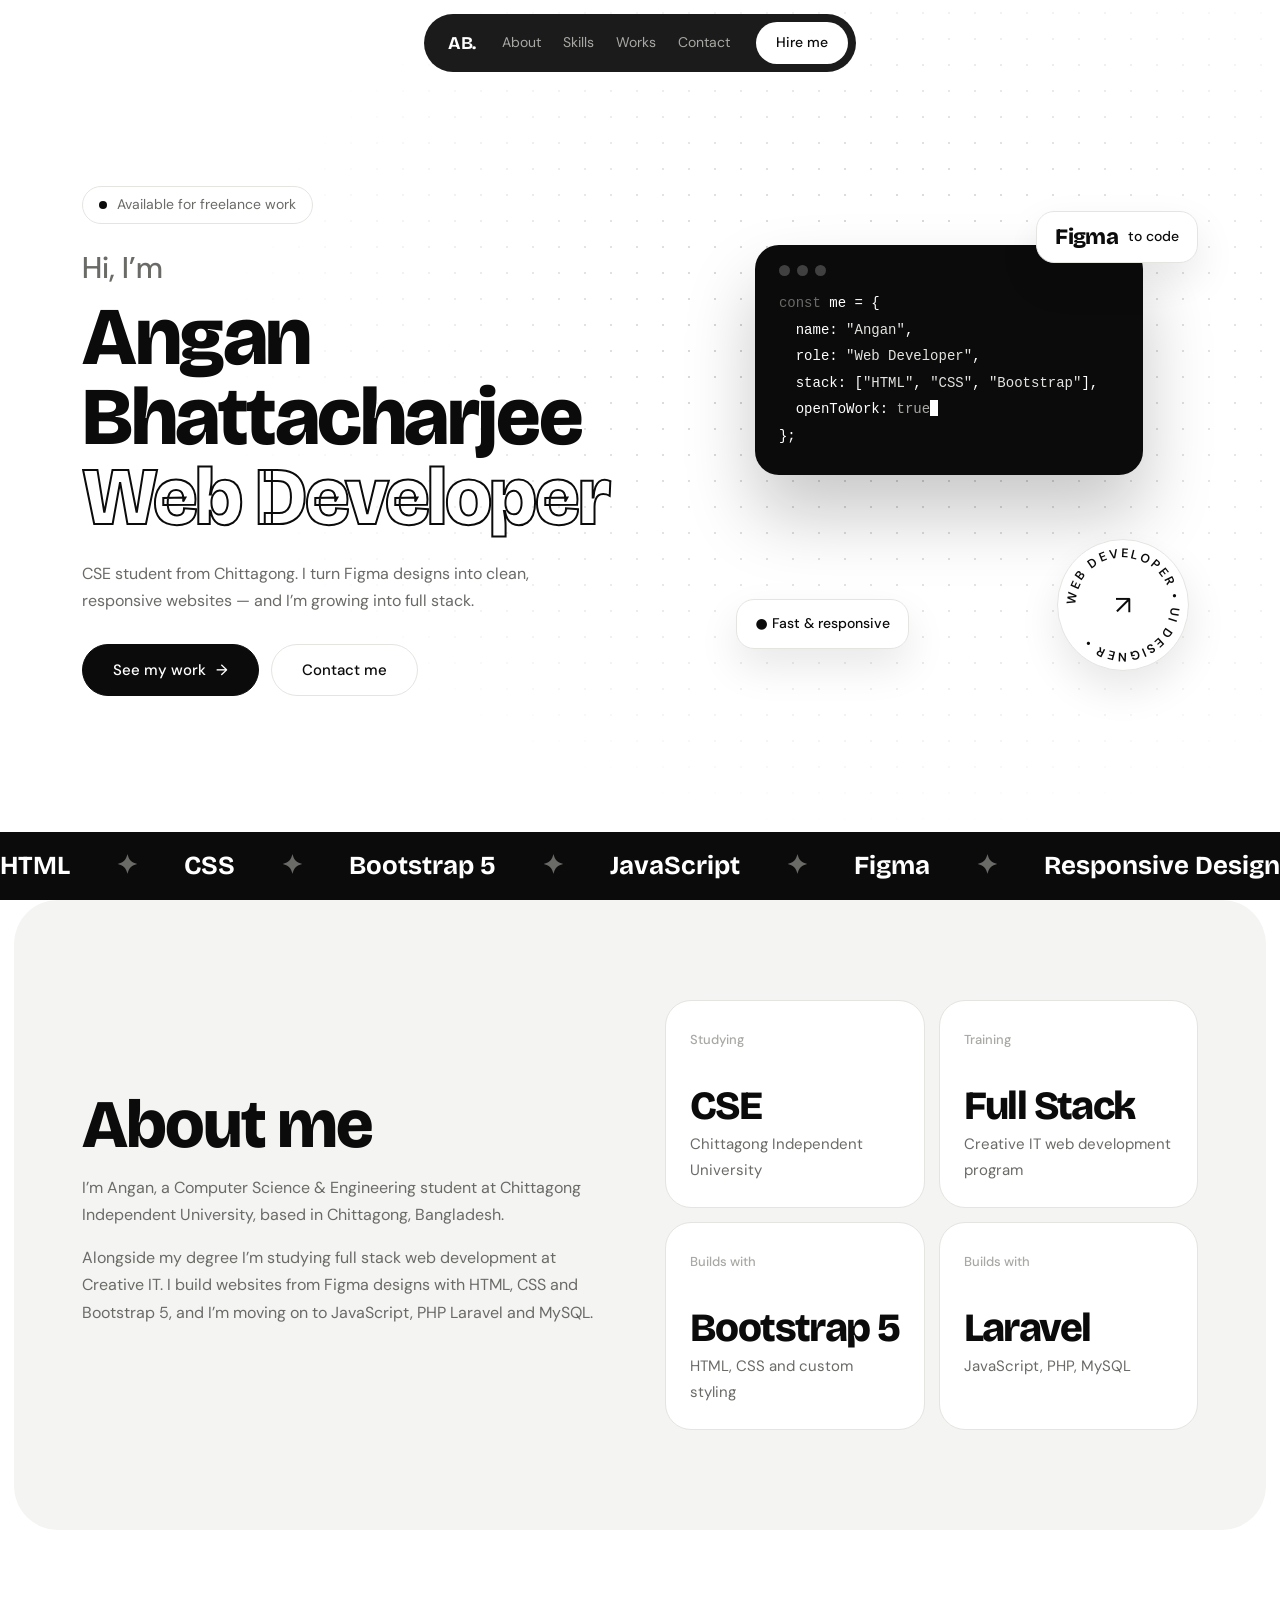
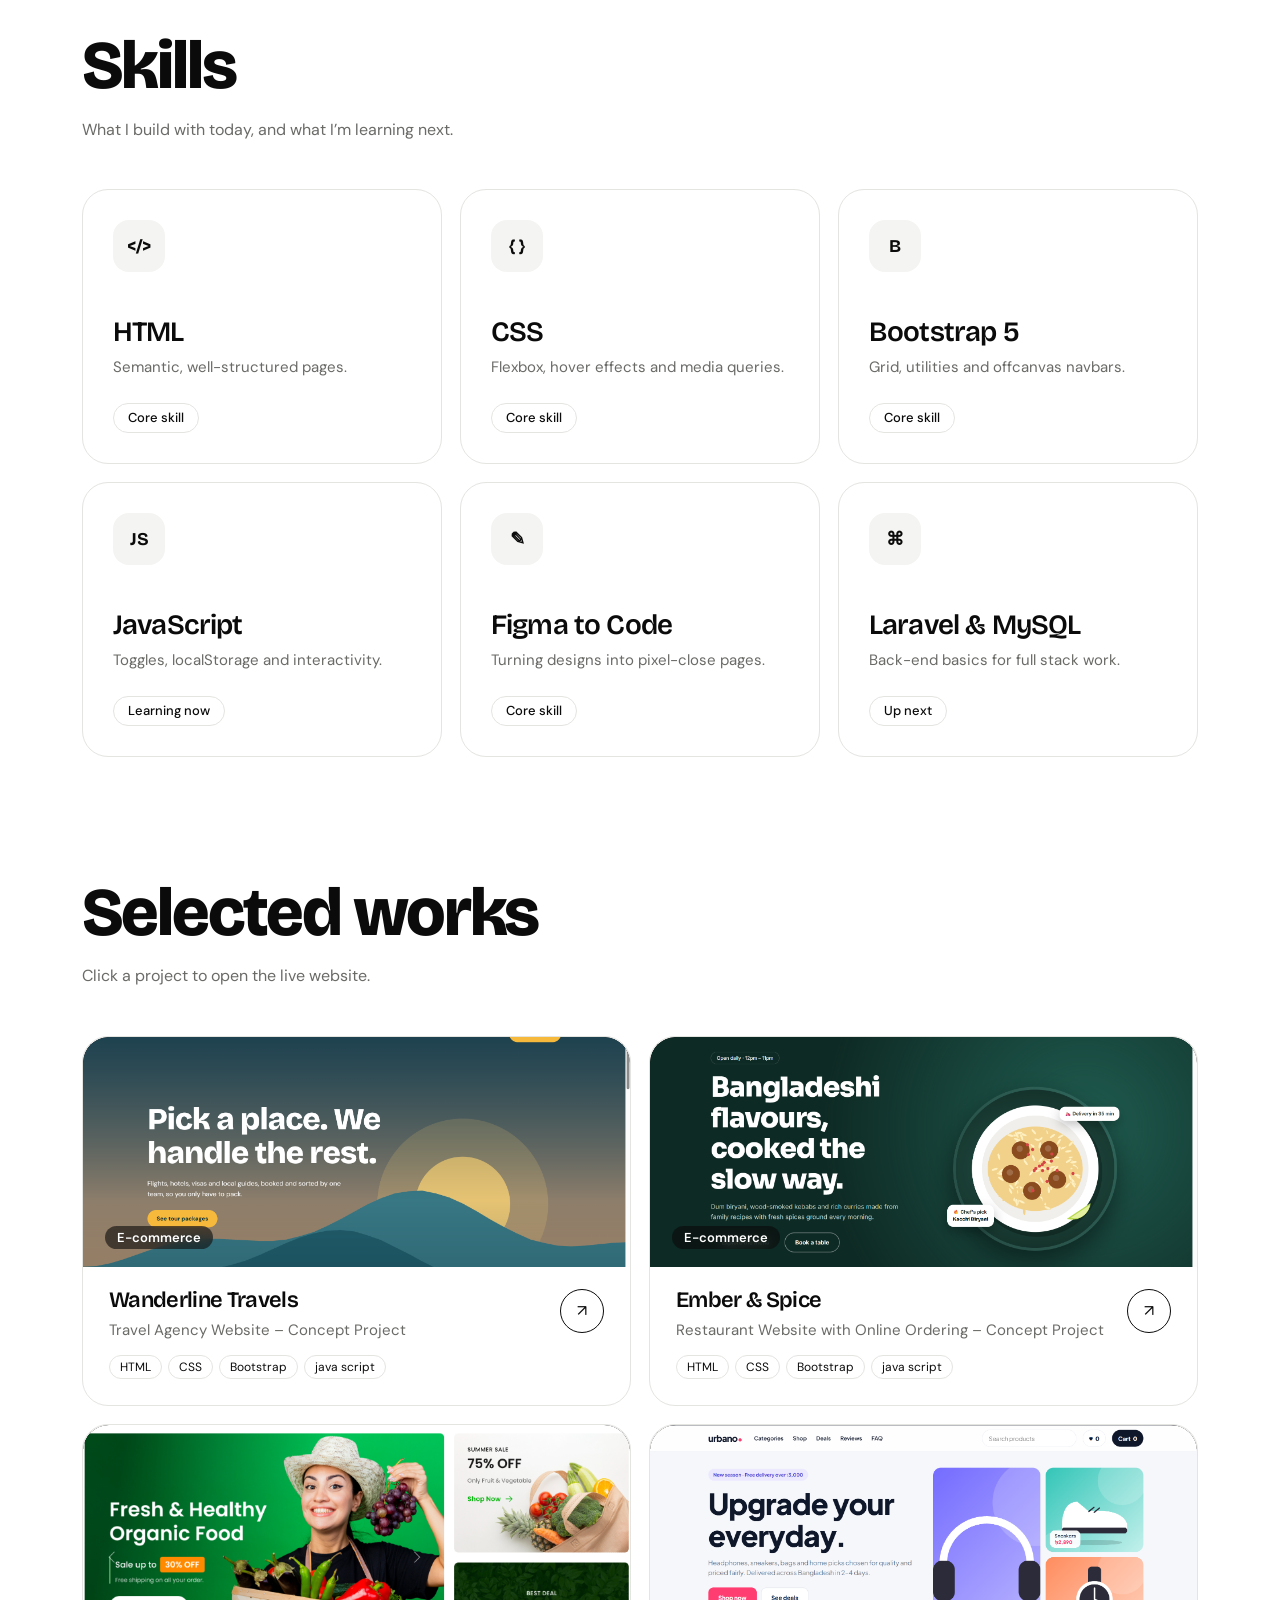
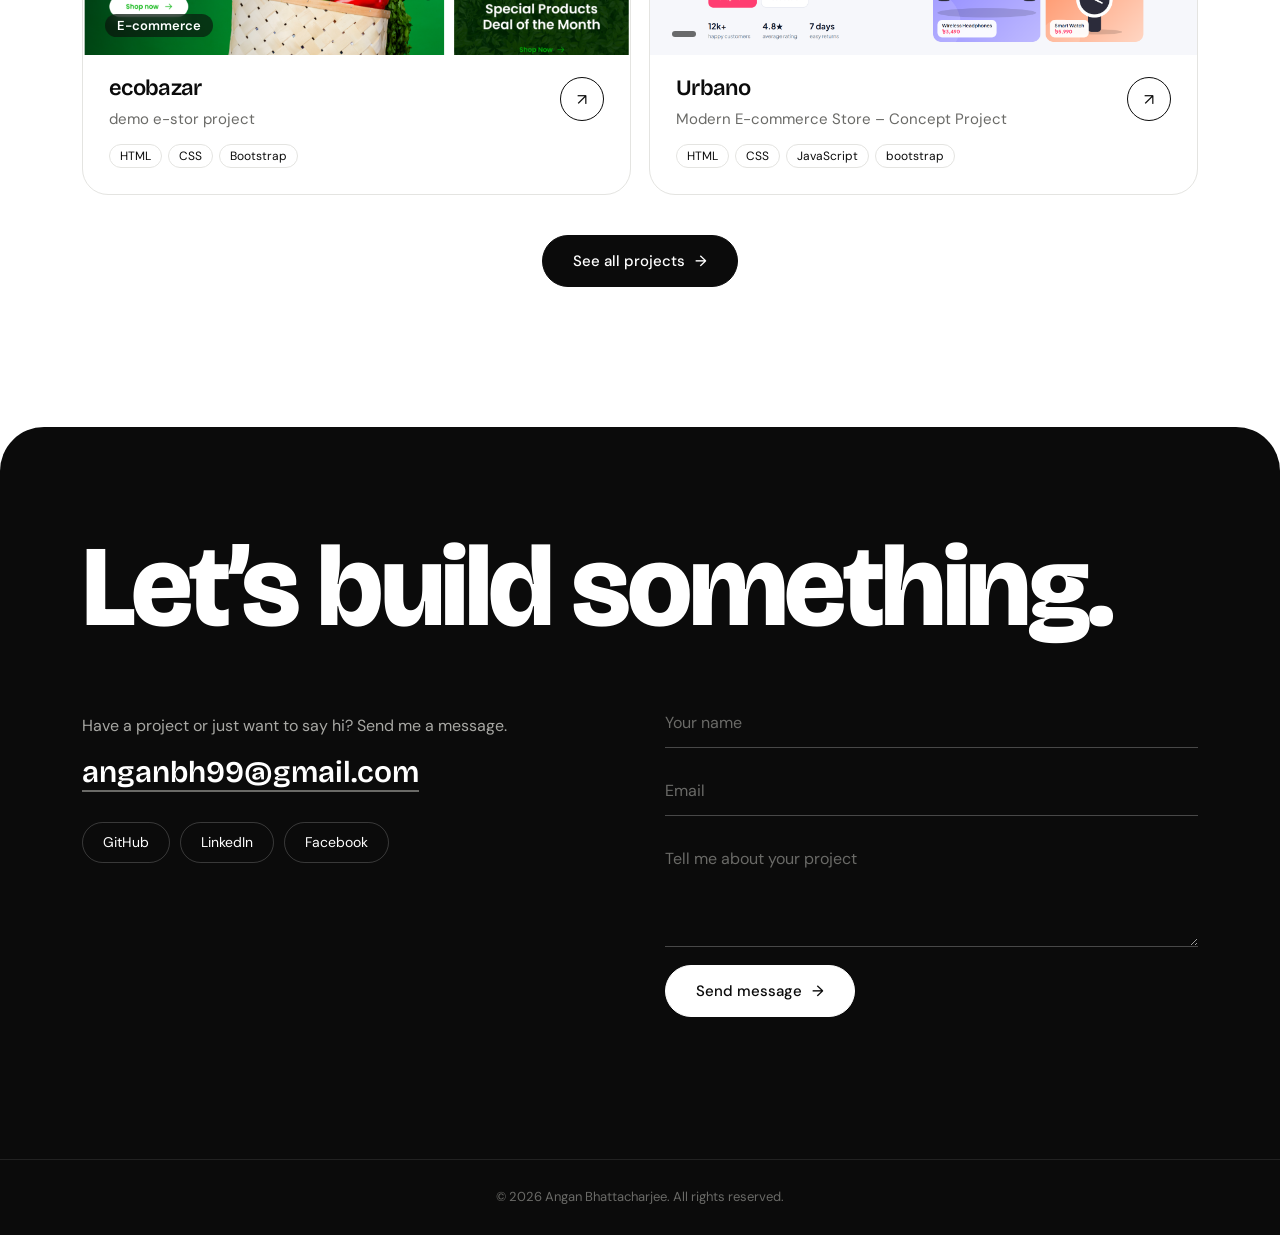
==== commit 5d88be20: "update style and pages" ====
--- a/index.html
+++ b/index.html
@@ -116,7 +116,7 @@
           <div class="card"><span class="label">Builds with</span><b>Bootstrap 5</b>
             <p>HTML, CSS and custom styling</p>
           </div>
-          <div class="card"><span class="label">Learning next</span><b>Laravel</b>
+          <div class="card"><span class="label">Builds with</span><b>Laravel</b>
             <p>JavaScript, PHP, MySQL</p>
           </div>
         </div>
